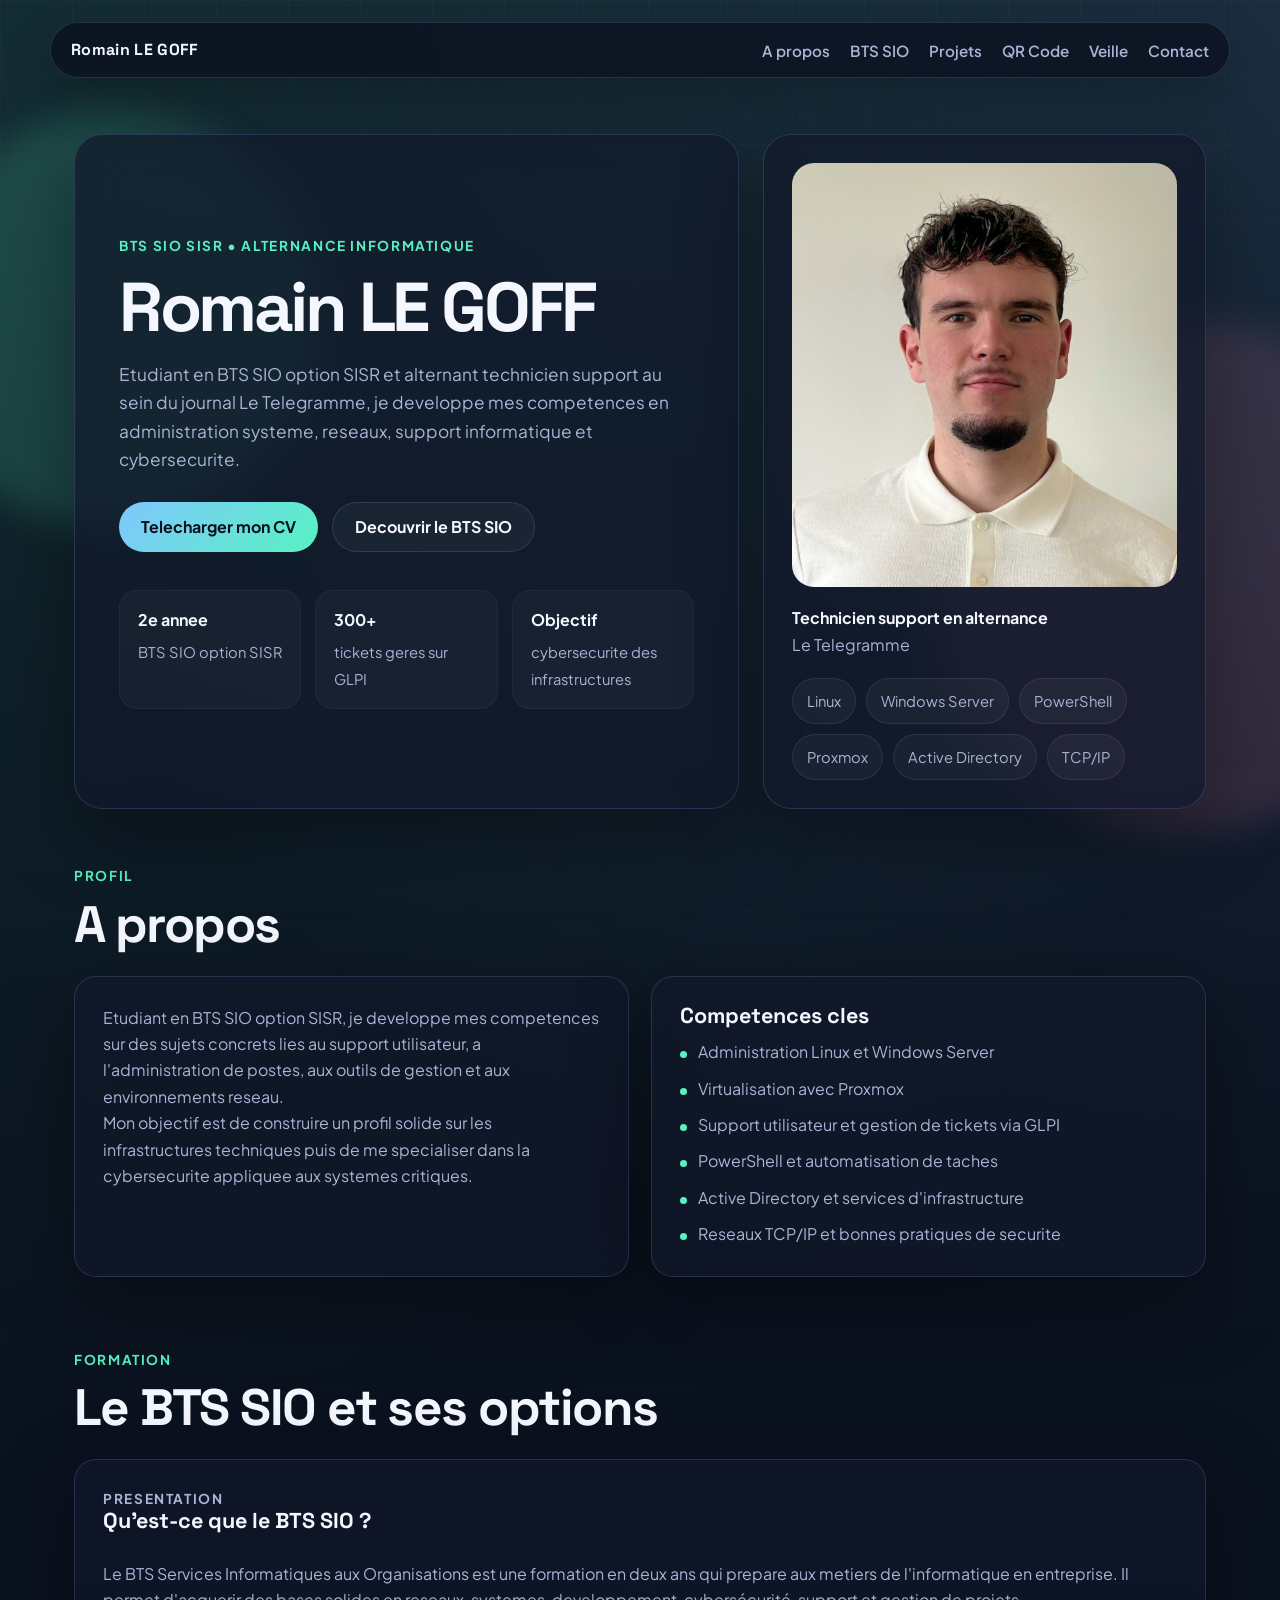
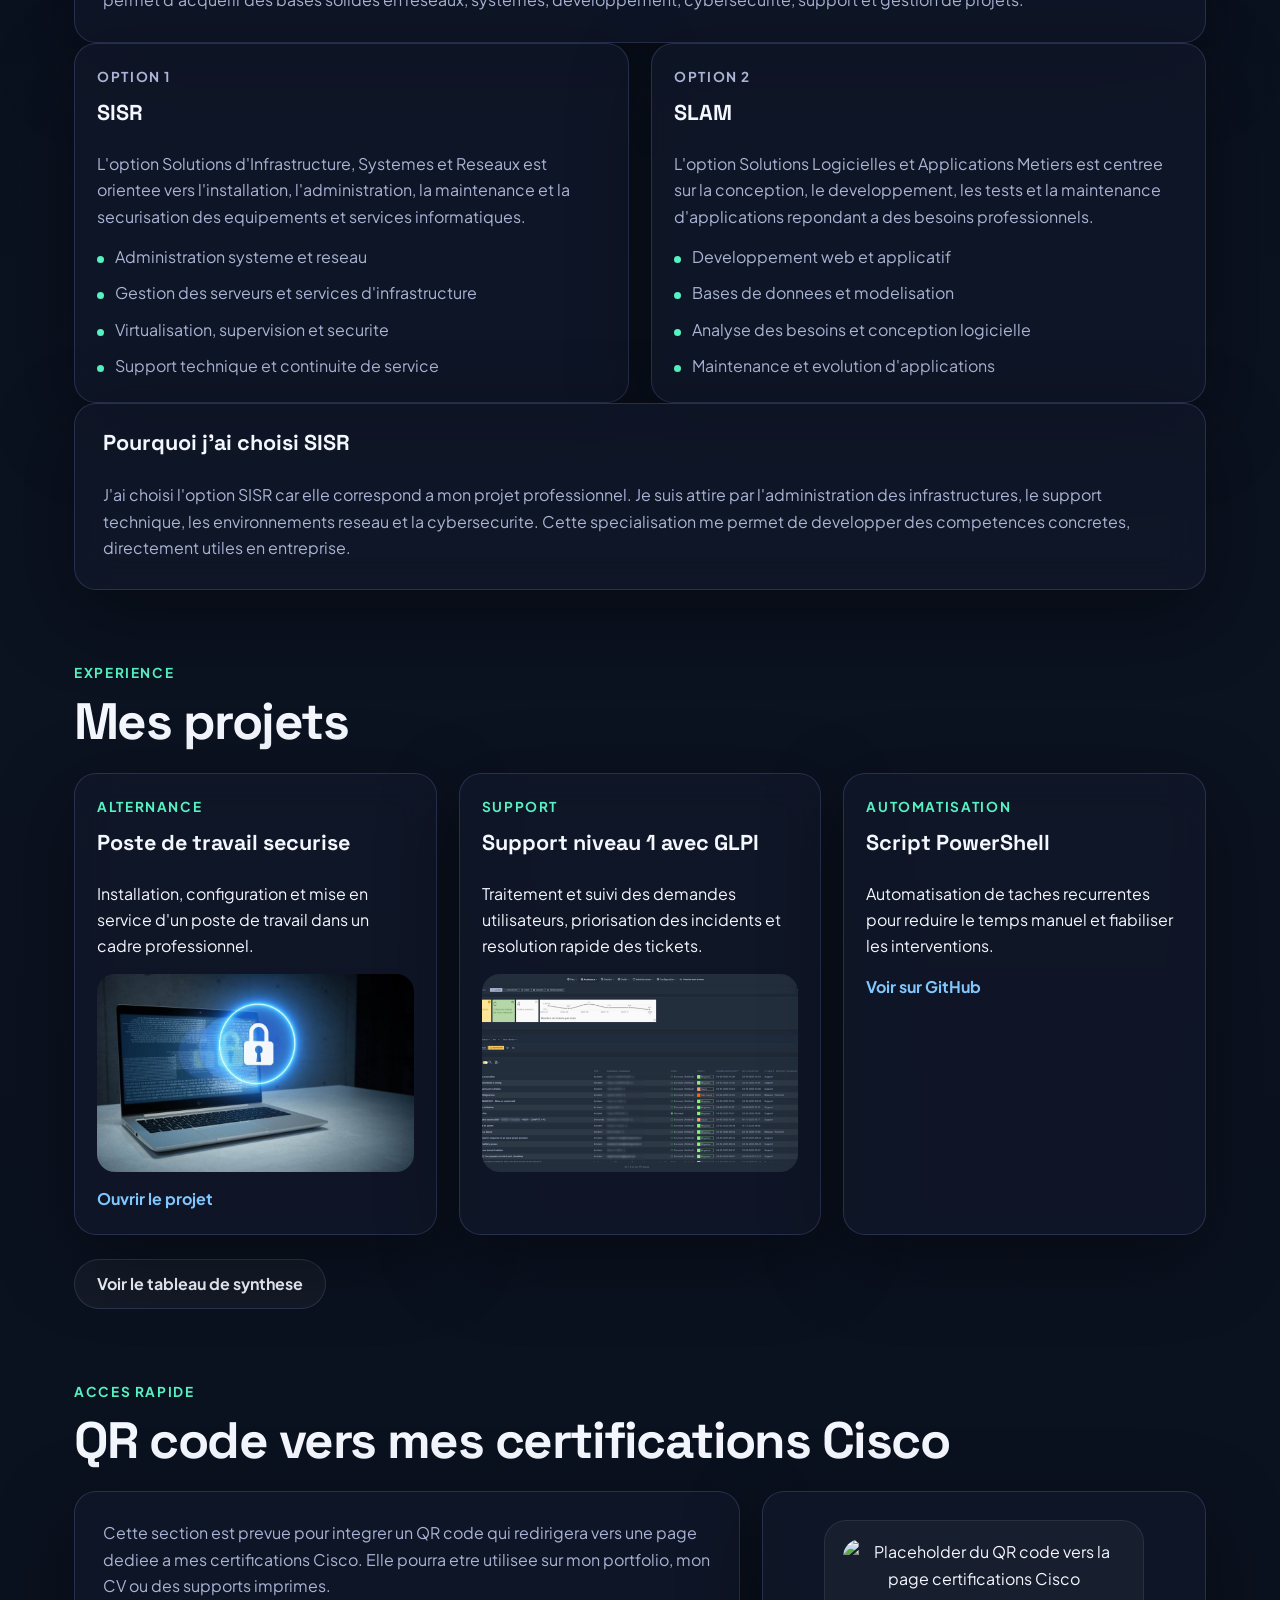
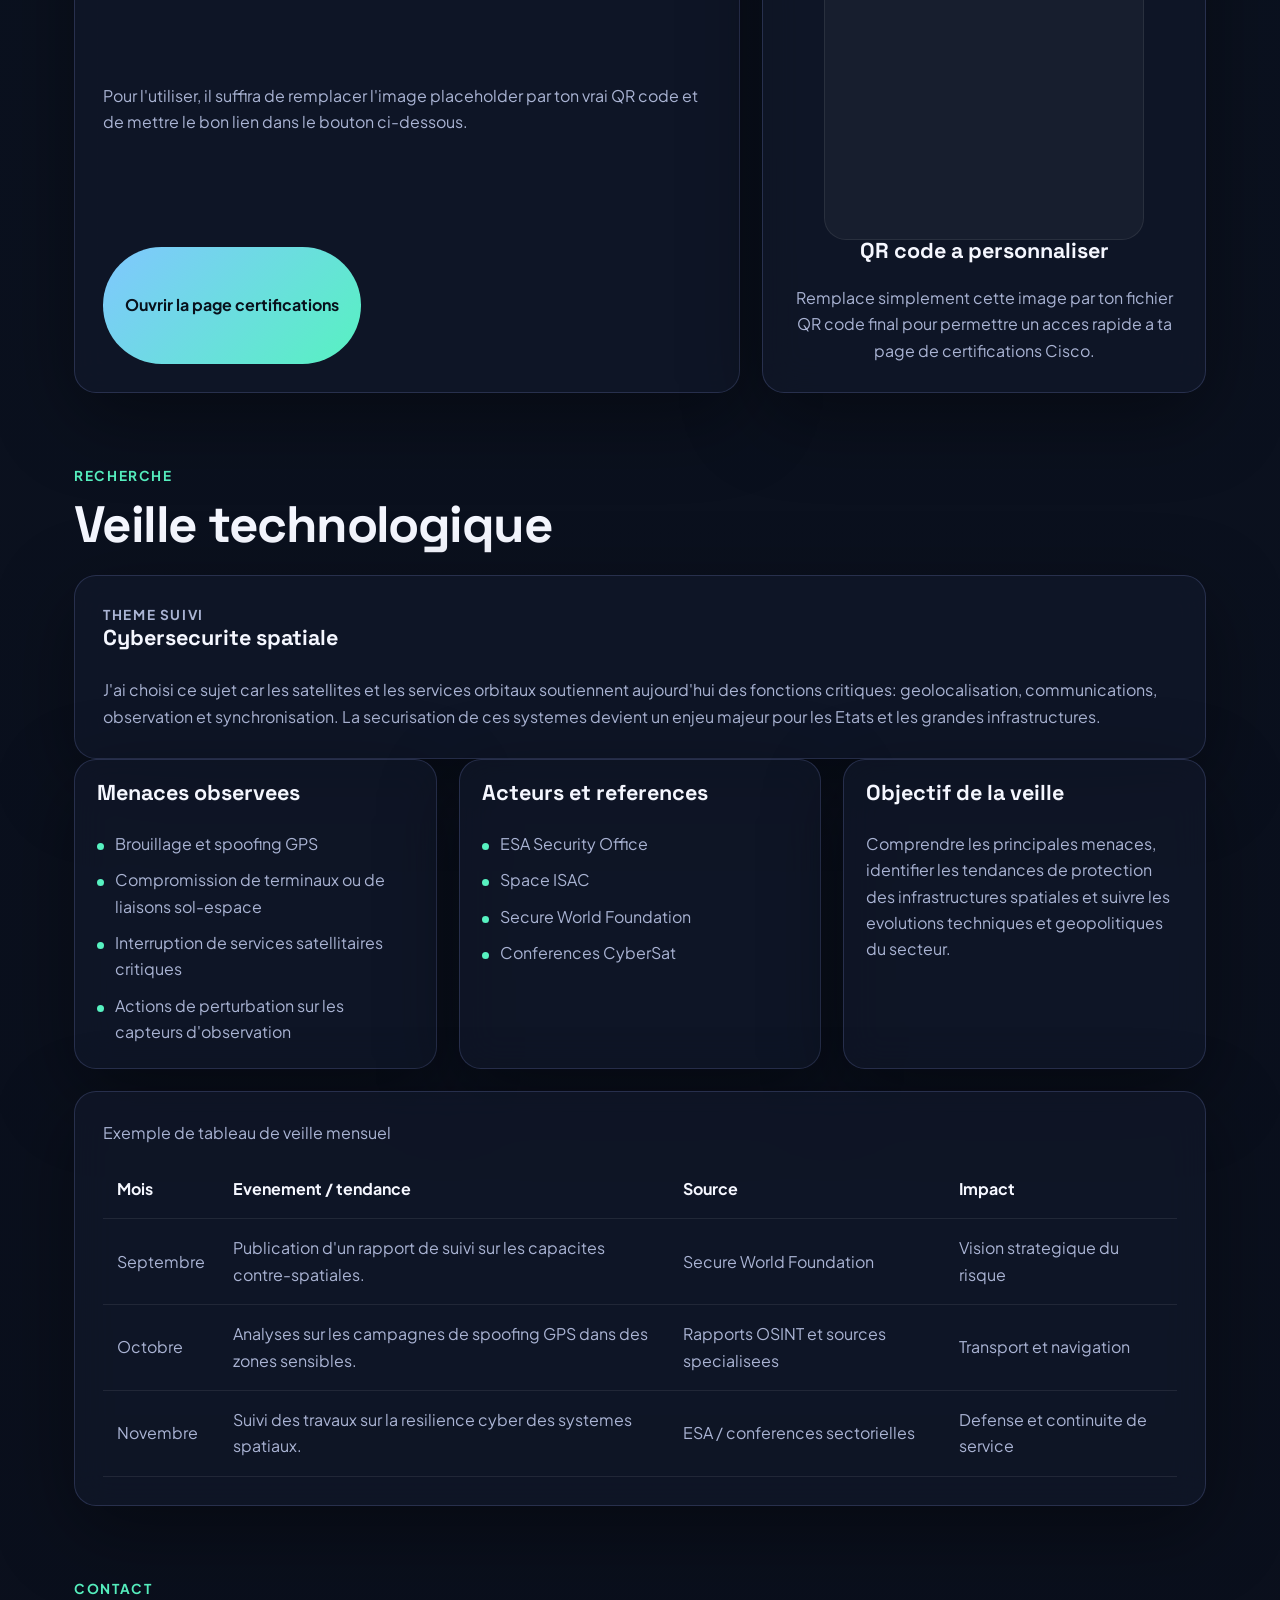
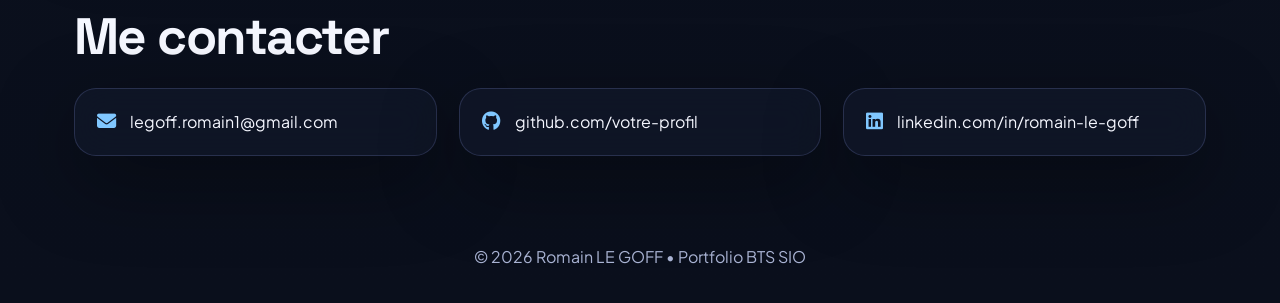
==== index.html @ 840d6441 "Add files via upload" ====
<!DOCTYPE html>
<html lang="fr">
<head>
  <meta charset="UTF-8">
  <meta name="viewport" content="width=device-width, initial-scale=1.0">
  <meta name="description" content="Portfolio de Romain LE GOFF, etudiant en BTS SIO option SISR et alternant technicien support.">
  <title>Portfolio | Romain LE GOFF</title>
  <link rel="preconnect" href="https://fonts.googleapis.com">
  <link rel="preconnect" href="https://fonts.gstatic.com" crossorigin>
  <link href="https://fonts.googleapis.com/css2?family=Plus+Jakarta+Sans:wght@400;500;600;700;800&family=Space+Grotesk:wght@500;700&display=swap" rel="stylesheet">
  <link href="https://cdnjs.cloudflare.com/ajax/libs/font-awesome/6.6.0/css/all.min.css" rel="stylesheet">
  <link rel="stylesheet" href="style.css">
</head>
<body>
  <div class="page-bg" aria-hidden="true">
    <div class="page-orb orb-a"></div>
    <div class="page-orb orb-b"></div>
    <div class="page-grid"></div>
  </div>

  <header class="site-header">
    <div class="container nav-shell">
      <a class="brand" href="#accueil">Romain LE GOFF</a>
      <nav class="site-nav" aria-label="Navigation principale">
        <a href="#apropos">A propos</a>
        <a href="#bts-sio">BTS SIO</a>
        <a href="#projets">Projets</a>
        <a href="#qr-certifications">QR Code</a>
        <a href="#veille">Veille</a>
        <a href="#contact">Contact</a>
      </nav>
    </div>
  </header>

  <main>
    <section id="accueil" class="hero">
      <div class="container hero-layout">
        <div class="hero-copy">
          <p class="eyebrow">BTS SIO SISR • Alternance informatique</p>
          <h1>Romain LE GOFF</h1>
          <p class="hero-text">
            Etudiant en BTS SIO option SISR et alternant technicien support au sein du journal Le Telegramme,
            je developpe mes competences en administration systeme, reseaux, support informatique et cybersecurite.
          </p>
          <div class="hero-actions">
            <a class="btn btn-primary" href="CV ROMAIN LE GOFF.pdf" download>Telecharger mon CV</a>
            <a class="btn btn-secondary" href="#bts-sio">Decouvrir le BTS SIO</a>
          </div>
          <ul class="hero-metrics" aria-label="Points cles">
            <li><strong>2e annee</strong><span>BTS SIO option SISR</span></li>
            <li><strong>300+</strong><span>tickets geres sur GLPI</span></li>
            <li><strong>Objectif</strong><span>cybersecurite des infrastructures</span></li>
          </ul>
        </div>

        <aside class="hero-card">
          <div class="avatar-wrap">
            <img src="photo de profil.jpg" alt="Portrait de Romain LE GOFF">
          </div>
          <div class="identity-card">
            <p class="identity-role">Technicien support en alternance</p>
            <p class="identity-company">Le Telegramme</p>
          </div>
          <div class="identity-tags">
            <span>Linux</span>
            <span>Windows Server</span>
            <span>PowerShell</span>
            <span>Proxmox</span>
            <span>Active Directory</span>
            <span>TCP/IP</span>
          </div>
        </aside>
      </div>
    </section>

    <section id="apropos" class="section">
      <div class="container">
        <div class="section-heading">
          <p class="section-label">Profil</p>
          <h2>A propos</h2>
        </div>
        <div class="about-grid">
          <article class="panel">
            <p>
              Etudiant en BTS SIO option SISR, je developpe mes competences sur des sujets concrets lies au support utilisateur,
              a l'administration de postes, aux outils de gestion et aux environnements reseau.
            </p>
            <p>
              Mon objectif est de construire un profil solide sur les infrastructures techniques puis de me specialiser
              dans la cybersecurite appliquee aux systemes critiques.
            </p>
          </article>

          <article class="panel">
            <h3>Competences cles</h3>
            <ul class="skill-list">
              <li>Administration Linux et Windows Server</li>
              <li>Virtualisation avec Proxmox</li>
              <li>Support utilisateur et gestion de tickets via GLPI</li>
              <li>PowerShell et automatisation de taches</li>
              <li>Active Directory et services d'infrastructure</li>
              <li>Reseaux TCP/IP et bonnes pratiques de securite</li>
            </ul>
          </article>
        </div>
      </div>
    </section>

    <section id="bts-sio" class="section">
      <div class="container">
        <div class="section-heading">
          <p class="section-label">Formation</p>
          <h2>Le BTS SIO et ses options</h2>
        </div>

        <article class="panel bts-overview">
          <div>
            <p class="feature-label">Presentation</p>
            <h3>Qu'est-ce que le BTS SIO ?</h3>
          </div>
          <p>
            Le BTS Services Informatiques aux Organisations est une formation en deux ans qui prepare aux metiers
            de l'informatique en entreprise. Il permet d'acquerir des bases solides en reseaux, systemes, developpement,
            cybersécurité, support et gestion de projets.
          </p>
        </article>

        <div class="bts-grid">
          <article class="info-card option-card">
            <p class="card-kicker">Option 1</p>
            <h3>SISR</h3>
            <p>
              L'option Solutions d'Infrastructure, Systemes et Reseaux est orientee vers l'installation,
              l'administration, la maintenance et la securisation des equipements et services informatiques.
            </p>
            <ul class="skill-list">
              <li>Administration systeme et reseau</li>
              <li>Gestion des serveurs et services d'infrastructure</li>
              <li>Virtualisation, supervision et securite</li>
              <li>Support technique et continuite de service</li>
            </ul>
          </article>

          <article class="info-card option-card">
            <p class="card-kicker">Option 2</p>
            <h3>SLAM</h3>
            <p>
              L'option Solutions Logicielles et Applications Metiers est centree sur la conception,
              le developpement, les tests et la maintenance d'applications repondant a des besoins professionnels.
            </p>
            <ul class="skill-list">
              <li>Developpement web et applicatif</li>
              <li>Bases de donnees et modelisation</li>
              <li>Analyse des besoins et conception logicielle</li>
              <li>Maintenance et evolution d'applications</li>
            </ul>
          </article>
        </div>

        <article class="panel bts-choice">
          <h3>Pourquoi j'ai choisi SISR</h3>
          <p>
            J'ai choisi l'option SISR car elle correspond a mon projet professionnel. Je suis attire par
            l'administration des infrastructures, le support technique, les environnements reseau et la cybersecurite.
            Cette specialisation me permet de developper des competences concretes, directement utiles en entreprise.
          </p>
        </article>
      </div>
    </section>

    <section id="projets" class="section">
      <div class="container">
        <div class="section-heading">
          <p class="section-label">Experience</p>
          <h2>Mes projets</h2>
        </div>
        <div class="card-grid">
          <article class="project-card">
            <div class="card-kicker">Alternance</div>
            <h3>Poste de travail securise</h3>
            <p>Installation, configuration et mise en service d'un poste de travail dans un cadre professionnel.</p>
            <img src="Poste securise.jpg" alt="Illustration d'un poste de travail securise">
            <a class="text-link" href="Projet Portfolio.pdf" download>Ouvrir le projet</a>
          </article>

          <article class="project-card">
            <div class="card-kicker">Support</div>
            <h3>Support niveau 1 avec GLPI</h3>
            <p>Traitement et suivi des demandes utilisateurs, priorisation des incidents et resolution rapide des tickets.</p>
            <img src="GLPI.png" alt="Capture ou illustration de GLPI">
          </article>

          <article class="project-card">
            <div class="card-kicker">Automatisation</div>
            <h3>Script PowerShell</h3>
            <p>Automatisation de taches recurrentes pour reduire le temps manuel et fiabiliser les interventions.</p>
            <a class="text-link" href="https://github.com/votre-profil/script-powershell" target="_blank" rel="noreferrer">Voir sur GitHub</a>
          </article>
        </div>

        <div class="section-actions">
          <a class="btn btn-secondary" href="Tableau de synthèse Portfolio.pdf" download>Voir le tableau de synthese</a>
        </div>
      </div>
    </section>

    <section id="qr-certifications" class="section">
      <div class="container">
        <div class="section-heading">
          <p class="section-label">Acces rapide</p>
          <h2>QR code vers mes certifications Cisco</h2>
        </div>

        <div class="qr-section-grid">
          <article class="panel qr-copy-panel">
            <p>
              Cette section est prevue pour integrer un QR code qui redirigera vers une page dediee a mes
              certifications Cisco. Elle pourra etre utilisee sur mon portfolio, mon CV ou des supports imprimes.
            </p>
            <p>
              Pour l'utiliser, il suffira de remplacer l'image placeholder par ton vrai QR code et de mettre
              le bon lien dans le bouton ci-dessous.
            </p>
            <div class="hero-actions">
              <a class="btn btn-primary" href="certifications-cisco.html">
                Ouvrir la page certifications
              </a>
            </div>
          </article>

          <article class="panel qr-card">
            <div class="qr-placeholder">
              <img src="https://via.placeholder.com/320x320.png?text=QR+Code+Cisco" alt="Placeholder du QR code vers la page certifications Cisco">
            </div>
            <div class="qr-card-copy">
              <h3>QR code a personnaliser</h3>
              <p>
                Remplace simplement cette image par ton fichier QR code final pour permettre un acces rapide
                a ta page de certifications Cisco.
              </p>
            </div>
          </article>
        </div>
      </div>
    </section>

    <section id="veille" class="section">
      <div class="container">
        <div class="section-heading">
          <p class="section-label">Recherche</p>
          <h2>Veille technologique</h2>
        </div>

        <article class="panel feature-panel">
          <div>
            <p class="feature-label">Theme suivi</p>
            <h3>Cybersecurite spatiale</h3>
          </div>
          <p>
            J'ai choisi ce sujet car les satellites et les services orbitaux soutiennent aujourd'hui des fonctions critiques:
            geolocalisation, communications, observation et synchronisation. La securisation de ces systemes devient un enjeu
            majeur pour les Etats et les grandes infrastructures.
          </p>
        </article>

        <div class="card-grid info-grid">
          <article class="info-card">
            <h3>Menaces observees</h3>
            <ul class="skill-list">
              <li>Brouillage et spoofing GPS</li>
              <li>Compromission de terminaux ou de liaisons sol-espace</li>
              <li>Interruption de services satellitaires critiques</li>
              <li>Actions de perturbation sur les capteurs d'observation</li>
            </ul>
          </article>

          <article class="info-card">
            <h3>Acteurs et references</h3>
            <ul class="skill-list">
              <li>ESA Security Office</li>
              <li>Space ISAC</li>
              <li>Secure World Foundation</li>
              <li>Conferences CyberSat</li>
            </ul>
          </article>

          <article class="info-card">
            <h3>Objectif de la veille</h3>
            <p>
              Comprendre les principales menaces, identifier les tendances de protection des infrastructures spatiales
              et suivre les evolutions techniques et geopolitiques du secteur.
            </p>
          </article>
        </div>

        <div class="table-shell">
          <table>
            <caption>Exemple de tableau de veille mensuel</caption>
            <thead>
              <tr>
                <th>Mois</th>
                <th>Evenement / tendance</th>
                <th>Source</th>
                <th>Impact</th>
              </tr>
            </thead>
            <tbody>
              <tr>
                <td>Septembre</td>
                <td>Publication d'un rapport de suivi sur les capacites contre-spatiales.</td>
                <td>Secure World Foundation</td>
                <td>Vision strategique du risque</td>
              </tr>
              <tr>
                <td>Octobre</td>
                <td>Analyses sur les campagnes de spoofing GPS dans des zones sensibles.</td>
                <td>Rapports OSINT et sources specialisees</td>
                <td>Transport et navigation</td>
              </tr>
              <tr>
                <td>Novembre</td>
                <td>Suivi des travaux sur la resilience cyber des systemes spatiaux.</td>
                <td>ESA / conferences sectorielles</td>
                <td>Defense et continuite de service</td>
              </tr>
            </tbody>
          </table>
        </div>
      </div>
    </section>

    <section id="contact" class="section">
      <div class="container">
        <div class="section-heading">
          <p class="section-label">Contact</p>
          <h2>Me contacter</h2>
        </div>
        <div class="contact-grid">
          <a class="contact-card" href="mailto:legoff.romain1@gmail.com">
            <i class="fas fa-envelope" aria-hidden="true"></i>
            <span>legoff.romain1@gmail.com</span>
          </a>
          <a class="contact-card" href="https://github.com/votre-profil" target="_blank" rel="noreferrer">
            <i class="fab fa-github" aria-hidden="true"></i>
            <span>github.com/votre-profil</span>
          </a>
          <a class="contact-card" href="https://www.linkedin.com/in/romain-le-goff" target="_blank" rel="noreferrer">
            <i class="fab fa-linkedin" aria-hidden="true"></i>
            <span>linkedin.com/in/romain-le-goff</span>
          </a>
        </div>
      </div>
    </section>
  </main>

  <footer class="site-footer">
    <div class="container">
      <p>© 2026 Romain LE GOFF • Portfolio BTS SIO</p>
    </div>
  </footer>

  <script>
    document.querySelectorAll('a[href^="#"]').forEach((anchor) => {
      anchor.addEventListener("click", (event) => {
        const targetId = anchor.getAttribute("href");
        const target = document.querySelector(targetId);

        if (!target) {
          return;
        }

        event.preventDefault();
        target.scrollIntoView({ behavior: "smooth", block: "start" });
      });
    });
  </script>
</body>
</html>
---- style.css ----
:root {
  --bg: #0a0f1c;
  --bg-soft: #11182a;
  --panel: rgba(17, 24, 42, 0.72);
  --line: rgba(153, 172, 255, 0.18);
  --text: #f5f7ff;
  --muted: #aab4d4;
  --accent: #80c7ff;
  --accent-strong: #57f2c1;
  --accent-warm: #ff8ab3;
  --shadow: 0 24px 80px rgba(0, 0, 0, 0.38);
  --radius-xl: 28px;
  --radius-lg: 22px;
  --radius-md: 18px;
  --radius-sm: 14px;
  --container: 1180px;
}

* {
  box-sizing: border-box;
  margin: 0;
  padding: 0;
}

html {
  scroll-behavior: smooth;
  scroll-padding-top: 120px;
}

body {
  min-height: 100vh;
  background:
    radial-gradient(circle at top left, rgba(87, 242, 193, 0.12), transparent 28%),
    radial-gradient(circle at top right, rgba(128, 199, 255, 0.14), transparent 26%),
    linear-gradient(180deg, #09101d 0%, #0b1220 45%, #0a0f1c 100%);
  color: var(--text);
  font-family: "Plus Jakarta Sans", sans-serif;
  line-height: 1.65;
  overflow-x: hidden;
}

main {
  padding-bottom: 40px;
}

img {
  display: block;
  max-width: 100%;
}

a {
  color: inherit;
}

.page-bg {
  position: fixed;
  inset: 0;
  overflow: hidden;
  pointer-events: none;
  z-index: -1;
}

.page-orb {
  position: absolute;
  border-radius: 999px;
  filter: blur(18px);
}

.orb-a {
  width: 26rem;
  height: 26rem;
  top: 7rem;
  left: -6rem;
  background: rgba(87, 242, 193, 0.16);
  animation: driftA 14s ease-in-out infinite alternate;
}

.orb-b {
  width: 32rem;
  height: 32rem;
  top: 20rem;
  right: -10rem;
  background: rgba(255, 138, 179, 0.14);
  animation: driftB 18s ease-in-out infinite alternate;
}

.page-grid {
  position: absolute;
  inset: 0;
  background-image:
    linear-gradient(rgba(255, 255, 255, 0.03) 1px, transparent 1px),
    linear-gradient(90deg, rgba(255, 255, 255, 0.03) 1px, transparent 1px);
  background-size: 72px 72px;
  mask-image: linear-gradient(180deg, rgba(0, 0, 0, 0.6), transparent 90%);
}

.container {
  max-width: var(--container);
  margin: 0 auto;
  padding: 0 24px;
}

.site-header {
  position: sticky;
  top: 0;
  z-index: 10;
  padding: 22px 0 0;
}

.nav-shell {
  display: flex;
  align-items: center;
  justify-content: space-between;
  gap: 20px;
  padding: 14px 20px;
  border: 1px solid var(--line);
  border-radius: 999px;
  background: rgba(10, 15, 28, 0.72);
  backdrop-filter: blur(18px);
  box-shadow: 0 16px 50px rgba(0, 0, 0, 0.24);
}

.brand {
  font-family: "Space Grotesk", sans-serif;
  font-size: 1rem;
  font-weight: 700;
  letter-spacing: 0.02em;
  text-decoration: none;
}

.site-nav {
  display: flex;
  flex-wrap: wrap;
  gap: 20px;
}

.site-nav a {
  color: var(--muted);
  font-size: 0.95rem;
  font-weight: 600;
  text-decoration: none;
  transition: color 0.25s ease;
}

.site-nav a:hover,
.site-nav a:focus-visible {
  color: var(--text);
}

.hero {
  padding: 56px 0 20px;
}

.hero-layout {
  display: grid;
  grid-template-columns: minmax(0, 1.2fr) minmax(320px, 0.8fr);
  align-items: stretch;
  gap: 24px;
}

.hero-copy,
.hero-card,
.panel,
.project-card,
.info-card,
.table-shell,
.contact-card {
  background: var(--panel);
  border: 1px solid var(--line);
  box-shadow: var(--shadow);
  backdrop-filter: blur(18px);
}

.hero-copy {
  display: flex;
  flex-direction: column;
  justify-content: center;
  min-height: 560px;
  padding: 44px;
  border-radius: var(--radius-xl);
}

.hero-card {
  display: flex;
  flex-direction: column;
  justify-content: space-between;
  min-height: 560px;
  padding: 28px;
  border-radius: var(--radius-xl);
}

.eyebrow,
.section-label,
.feature-label,
.card-kicker {
  color: var(--accent-strong);
  font-size: 0.85rem;
  font-weight: 700;
  letter-spacing: 0.12em;
  text-transform: uppercase;
}

h1,
h2,
h3 {
  color: var(--text);
  font-family: "Space Grotesk", sans-serif;
  line-height: 1.05;
}

h1 {
  font-size: clamp(3.1rem, 5.4vw, 5rem);
  letter-spacing: -0.05em;
  margin: 14px 0 16px;
  max-width: 12ch;
}

h2 {
  font-size: clamp(2rem, 4vw, 3.4rem);
  letter-spacing: -0.03em;
}

h3 {
  font-size: 1.35rem;
  margin-bottom: 12px;
}

.hero-text,
.panel p,
.info-card p,
td,
th,
caption {
  color: var(--muted);
}

.hero-text {
  max-width: 38rem;
  font-size: 1.08rem;
}

.hero-actions {
  display: flex;
  flex-wrap: wrap;
  gap: 14px;
  margin-top: 28px;
}

.btn {
  display: inline-flex;
  align-items: center;
  justify-content: center;
  min-height: 50px;
  padding: 0 22px;
  border-radius: 999px;
  font-weight: 700;
  text-decoration: none;
  transition: transform 0.25s ease, border-color 0.25s ease, background 0.25s ease;
}

.btn:hover,
.btn:focus-visible,
.text-link:hover,
.text-link:focus-visible,
.contact-card:hover,
.contact-card:focus-visible,
.project-card:hover,
.info-card:hover {
  transform: translateY(-3px);
}

.btn-primary {
  color: #08111c;
  background: linear-gradient(135deg, var(--accent) 0%, var(--accent-strong) 100%);
}

.btn-secondary {
  border: 1px solid var(--line);
  background: rgba(255, 255, 255, 0.04);
}

.hero-metrics {
  display: grid;
  grid-template-columns: repeat(3, minmax(0, 1fr));
  gap: 14px;
  margin-top: 38px;
  list-style: none;
}

.hero-metrics li {
  padding: 16px 18px;
  border-radius: var(--radius-md);
  background: rgba(255, 255, 255, 0.03);
  border: 1px solid rgba(255, 255, 255, 0.04);
}

.hero-metrics strong {
  display: block;
  margin-bottom: 6px;
  font-size: 1rem;
}

.hero-metrics span {
  color: var(--muted);
  font-size: 0.92rem;
}

.avatar-wrap {
  overflow: hidden;
  border-radius: var(--radius-lg);
  aspect-ratio: 4 / 4.4;
  background: rgba(255, 255, 255, 0.04);
}

.avatar-wrap img {
  width: 100%;
  height: 100%;
  object-fit: cover;
}

.identity-card {
  margin-top: 18px;
}

.identity-role {
  font-weight: 700;
}

.identity-company {
  color: var(--muted);
}

.identity-tags {
  display: flex;
  flex-wrap: wrap;
  gap: 10px;
  margin-top: 20px;
}

.identity-tags span {
  padding: 10px 14px;
  border-radius: 999px;
  border: 1px solid rgba(255, 255, 255, 0.08);
  background: rgba(255, 255, 255, 0.04);
  color: var(--muted);
  font-size: 0.92rem;
}

.section {
  padding: 36px 0;
}

.section-heading {
  display: grid;
  gap: 10px;
  margin-bottom: 24px;
}

.about-grid,
.bts-grid,
.card-grid,
.contact-grid,
.qr-section-grid {
  display: grid;
  gap: 22px;
}

.about-grid,
.bts-grid {
  grid-template-columns: repeat(2, minmax(0, 1fr));
}

.card-grid {
  grid-template-columns: repeat(3, minmax(0, 1fr));
}

.panel,
.project-card,
.info-card,
.table-shell {
  border-radius: var(--radius-lg);
}

.panel,
.table-shell {
  padding: 28px;
}

.project-card,
.info-card {
  display: flex;
  flex-direction: column;
  gap: 14px;
  padding: 22px;
}

.project-card img,
.info-card img {
  width: 100%;
  border-radius: var(--radius-md);
  object-fit: cover;
}

.project-card img {
  aspect-ratio: 16 / 10;
}

.text-link {
  color: var(--accent);
  font-weight: 700;
  text-decoration: none;
  transition: color 0.25s ease, transform 0.25s ease;
}

.text-link:hover,
.text-link:focus-visible {
  color: var(--accent-strong);
}

.skill-list {
  display: grid;
  gap: 10px;
  list-style: none;
}

.skill-list li {
  position: relative;
  padding-left: 18px;
  color: var(--muted);
}

.skill-list li::before {
  content: "";
  position: absolute;
  top: 0.75em;
  left: 0;
  width: 7px;
  height: 7px;
  border-radius: 999px;
  background: var(--accent-strong);
}

.feature-panel,
.bts-overview,
.bts-choice {
  display: grid;
  gap: 16px;
}

.section-actions {
  margin-top: 24px;
}

.table-shell {
  overflow-x: auto;
  margin-top: 22px;
}

table {
  width: 100%;
  border-collapse: collapse;
}

caption {
  margin-bottom: 14px;
  text-align: left;
}

th,
td {
  padding: 16px 14px;
  text-align: left;
  border-bottom: 1px solid rgba(255, 255, 255, 0.08);
}

th {
  color: var(--text);
}

.contact-grid {
  grid-template-columns: repeat(3, minmax(0, 1fr));
}

.qr-section-grid {
  grid-template-columns: minmax(0, 1.2fr) minmax(280px, 0.8fr);
}

.qr-copy-panel {
  display: grid;
  gap: 16px;
}

.qr-card {
  align-items: center;
  text-align: center;
}

.qr-placeholder {
  width: min(100%, 320px);
  margin: 0 auto;
  padding: 18px;
  border-radius: var(--radius-lg);
  background: rgba(255, 255, 255, 0.04);
  border: 1px solid rgba(255, 255, 255, 0.08);
}

.qr-placeholder img {
  width: 100%;
  border-radius: var(--radius-md);
  aspect-ratio: 1 / 1;
  object-fit: cover;
}

.qr-card-copy {
  display: grid;
  gap: 10px;
}

.contact-card {
  display: flex;
  align-items: center;
  gap: 14px;
  padding: 20px 22px;
  border-radius: var(--radius-lg);
  color: var(--text);
  text-decoration: none;
  transition: transform 0.25s ease, border-color 0.25s ease;
}

.contact-card i {
  color: var(--accent);
  font-size: 1.2rem;
}

.site-footer {
  padding: 0 0 32px;
}

.site-footer .container {
  padding-top: 12px;
  text-align: center;
  color: var(--muted);
}

@keyframes driftA {
  from {
    transform: translate3d(0, 0, 0) scale(1);
  }

  to {
    transform: translate3d(36px, -24px, 0) scale(1.04);
  }
}

@keyframes driftB {
  from {
    transform: translate3d(0, 0, 0) scale(1);
  }

  to {
    transform: translate3d(-24px, 28px, 0) scale(1.06);
  }
}

@media (max-width: 1080px) {
  .hero-layout,
  .about-grid,
  .bts-grid,
  .card-grid,
  .contact-grid,
  .qr-section-grid {
    grid-template-columns: 1fr;
  }

  .hero-copy,
  .hero-card {
    min-height: auto;
  }

  .hero-metrics {
    grid-template-columns: 1fr;
  }
}

@media (max-width: 720px) {
  .site-header {
    position: static;
    padding-top: 18px;
  }

  .nav-shell {
    border-radius: 24px;
    align-items: flex-start;
    flex-direction: column;
  }

  .site-nav {
    gap: 14px;
  }

  .hero {
    padding-top: 28px;
  }

  .hero-copy,
  .hero-card,
  .panel,
  .project-card,
  .info-card,
  .table-shell,
  .contact-card {
    padding: 20px;
  }

  h1 {
    font-size: clamp(2.4rem, 12vw, 3.3rem);
  }
}
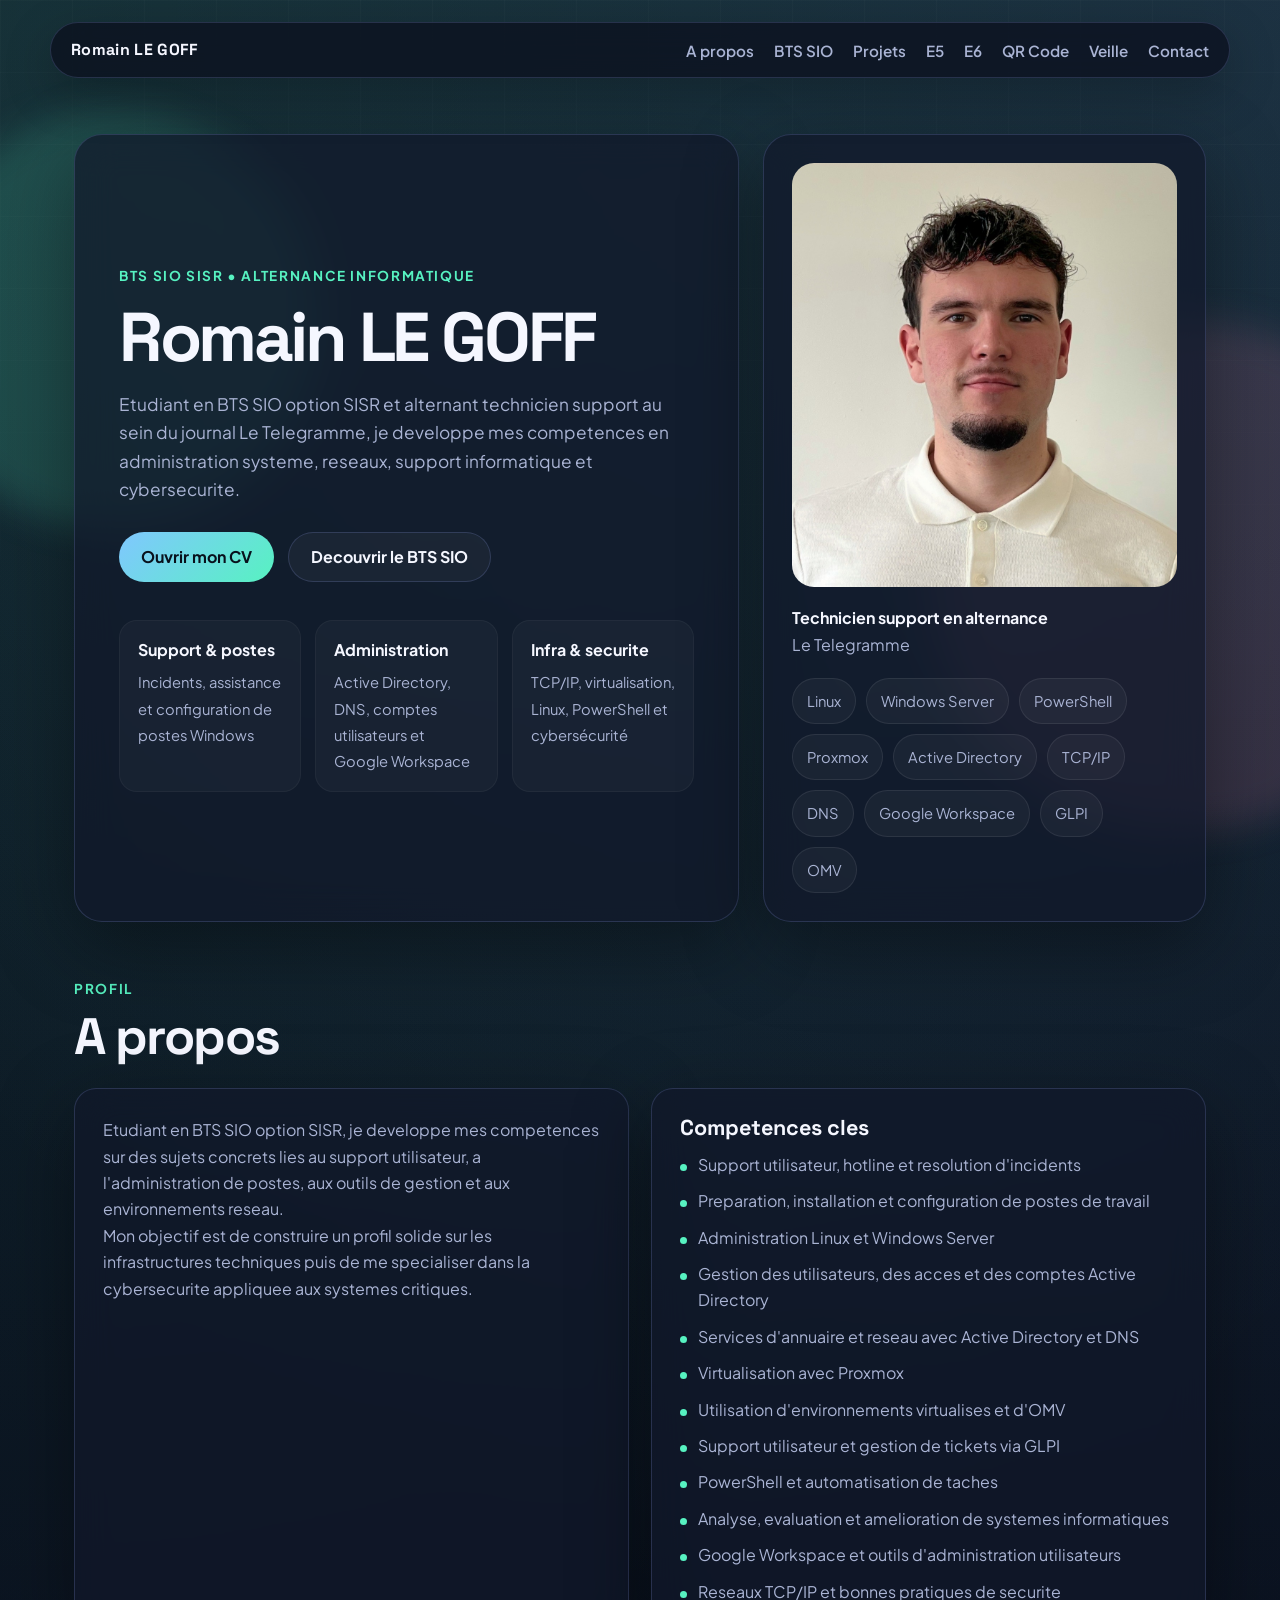
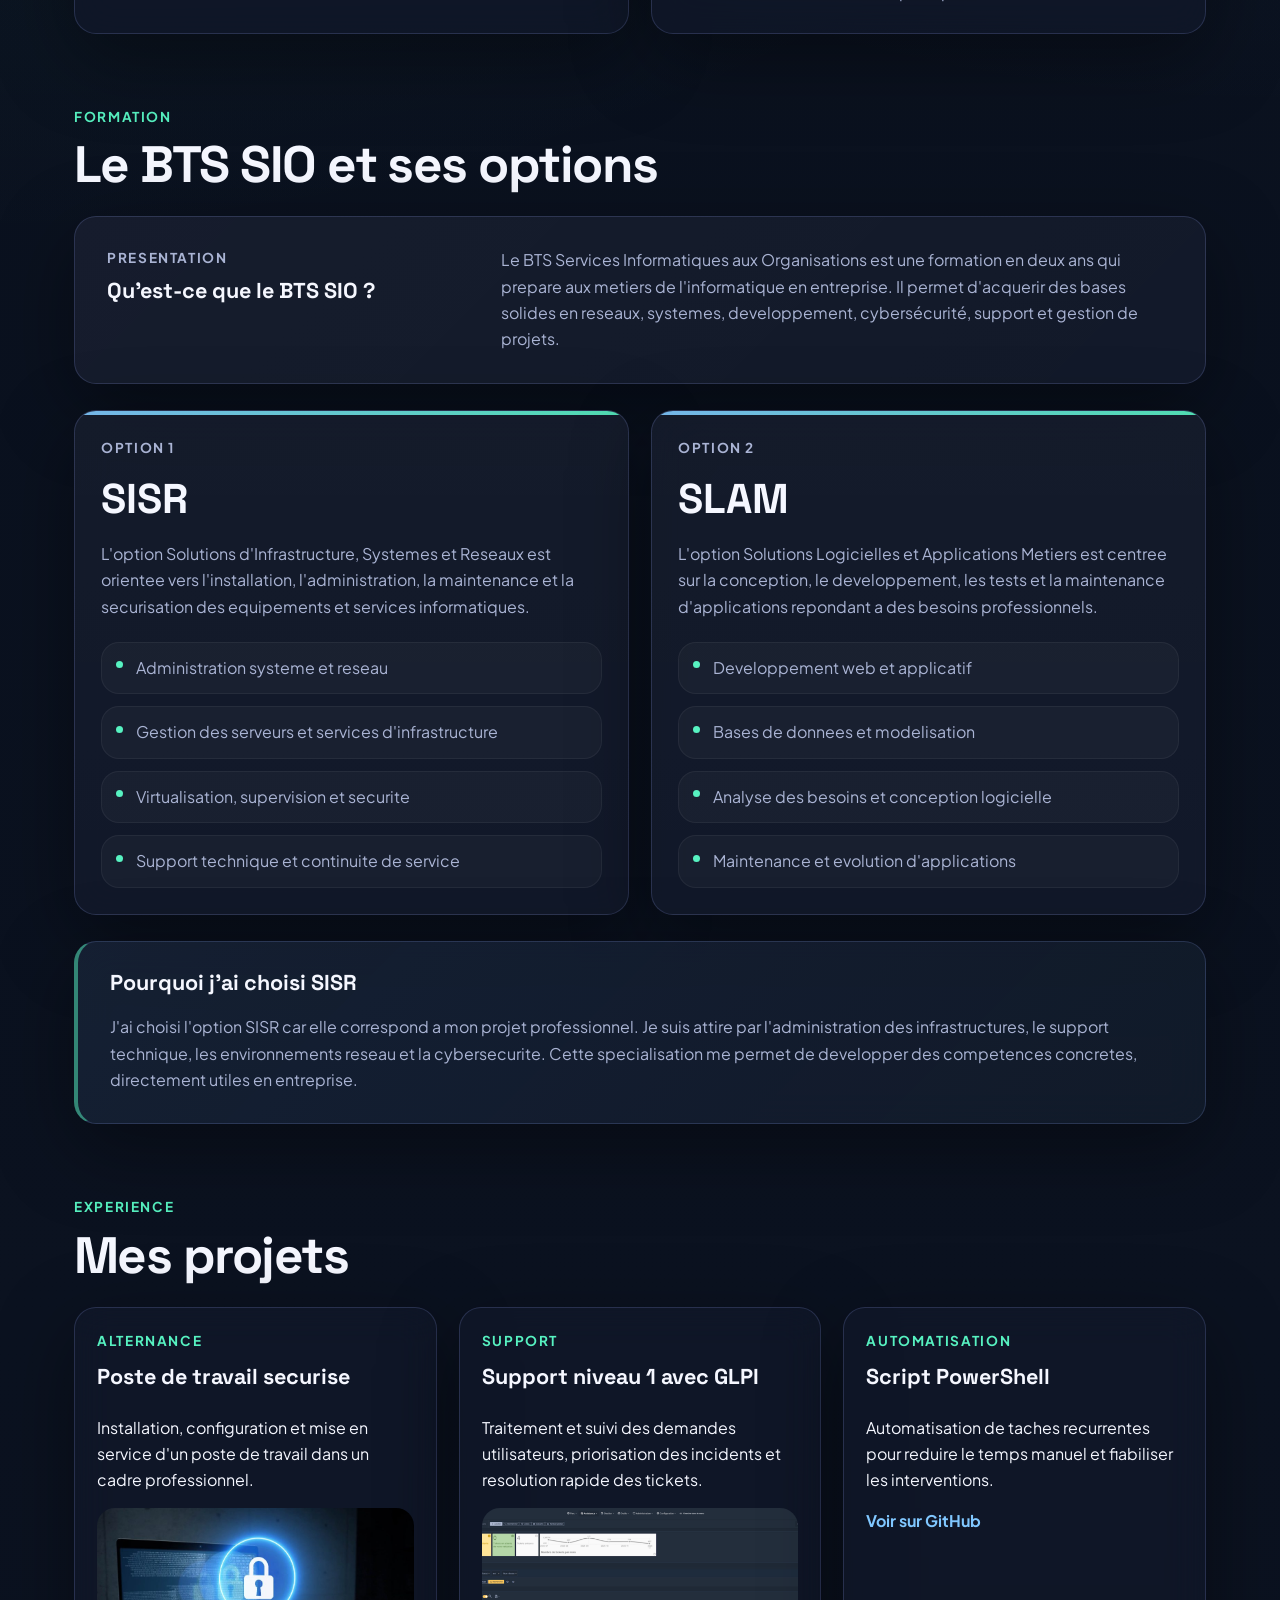
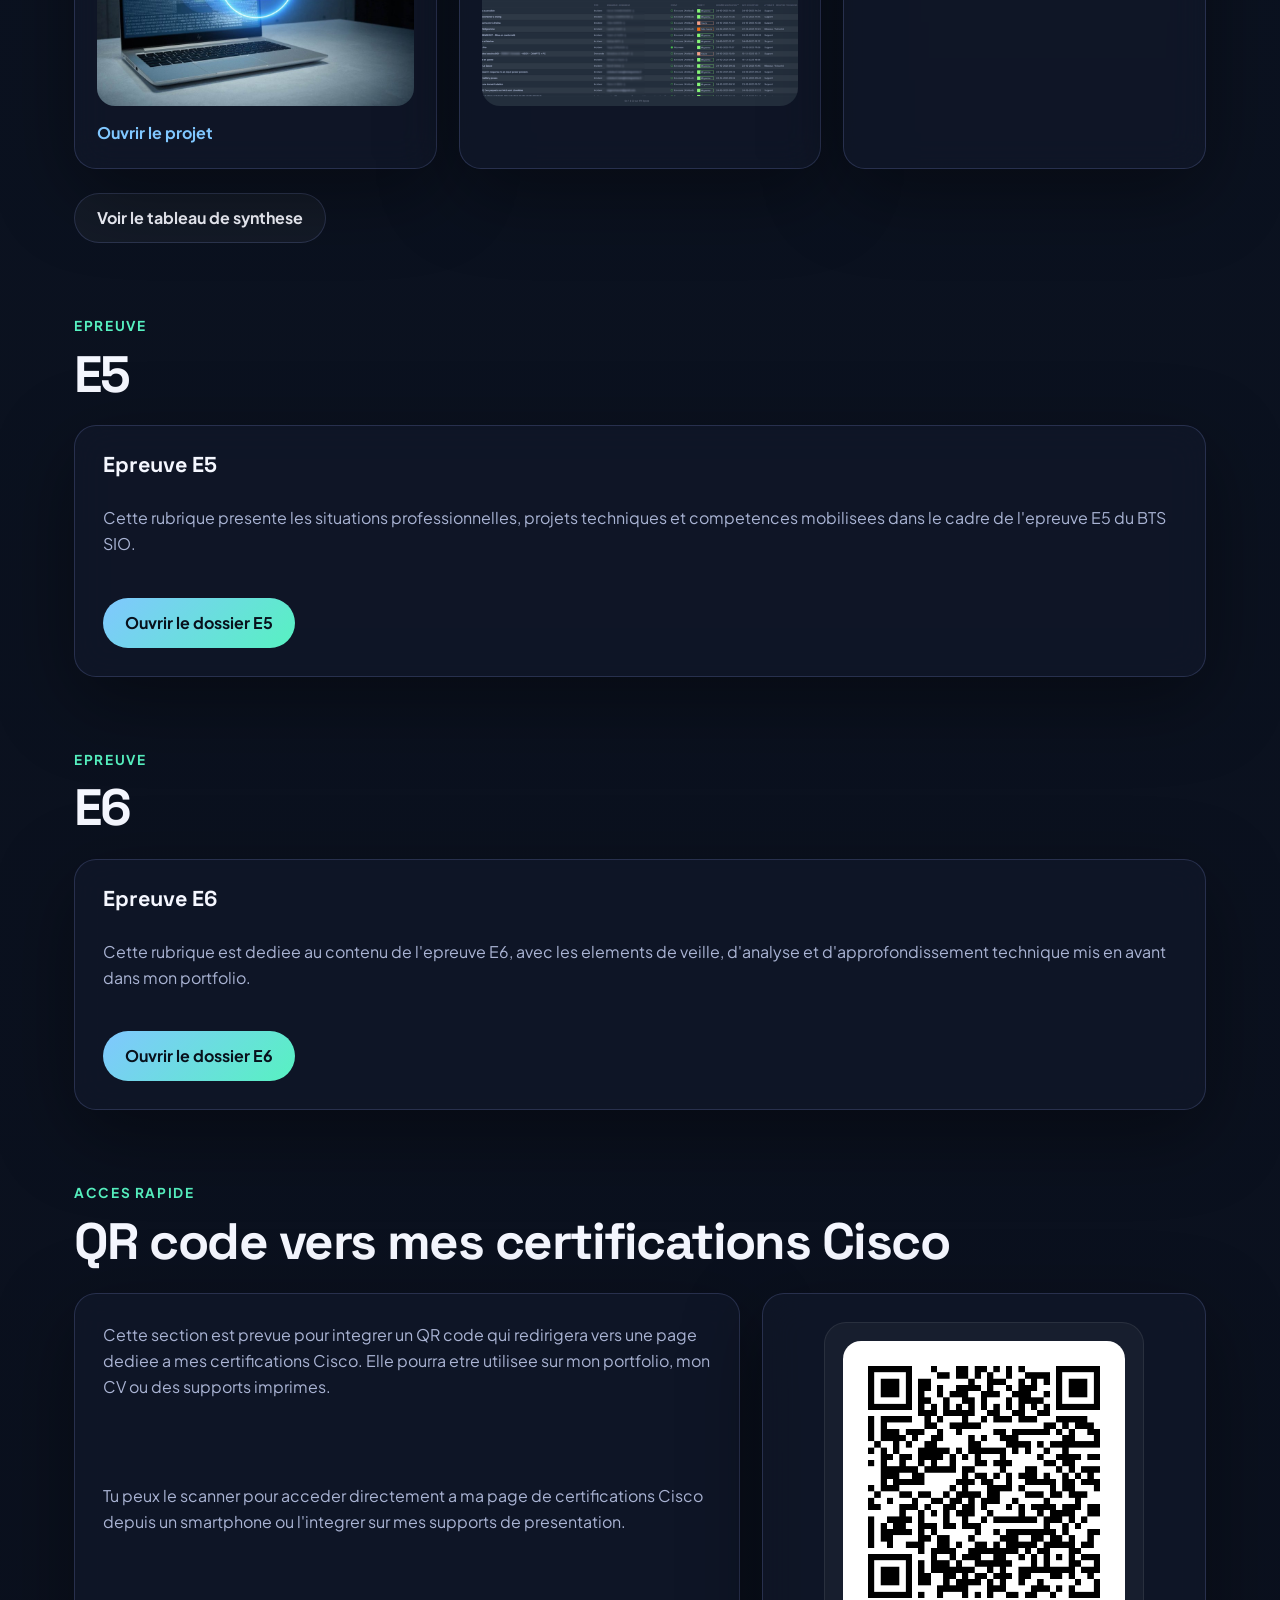
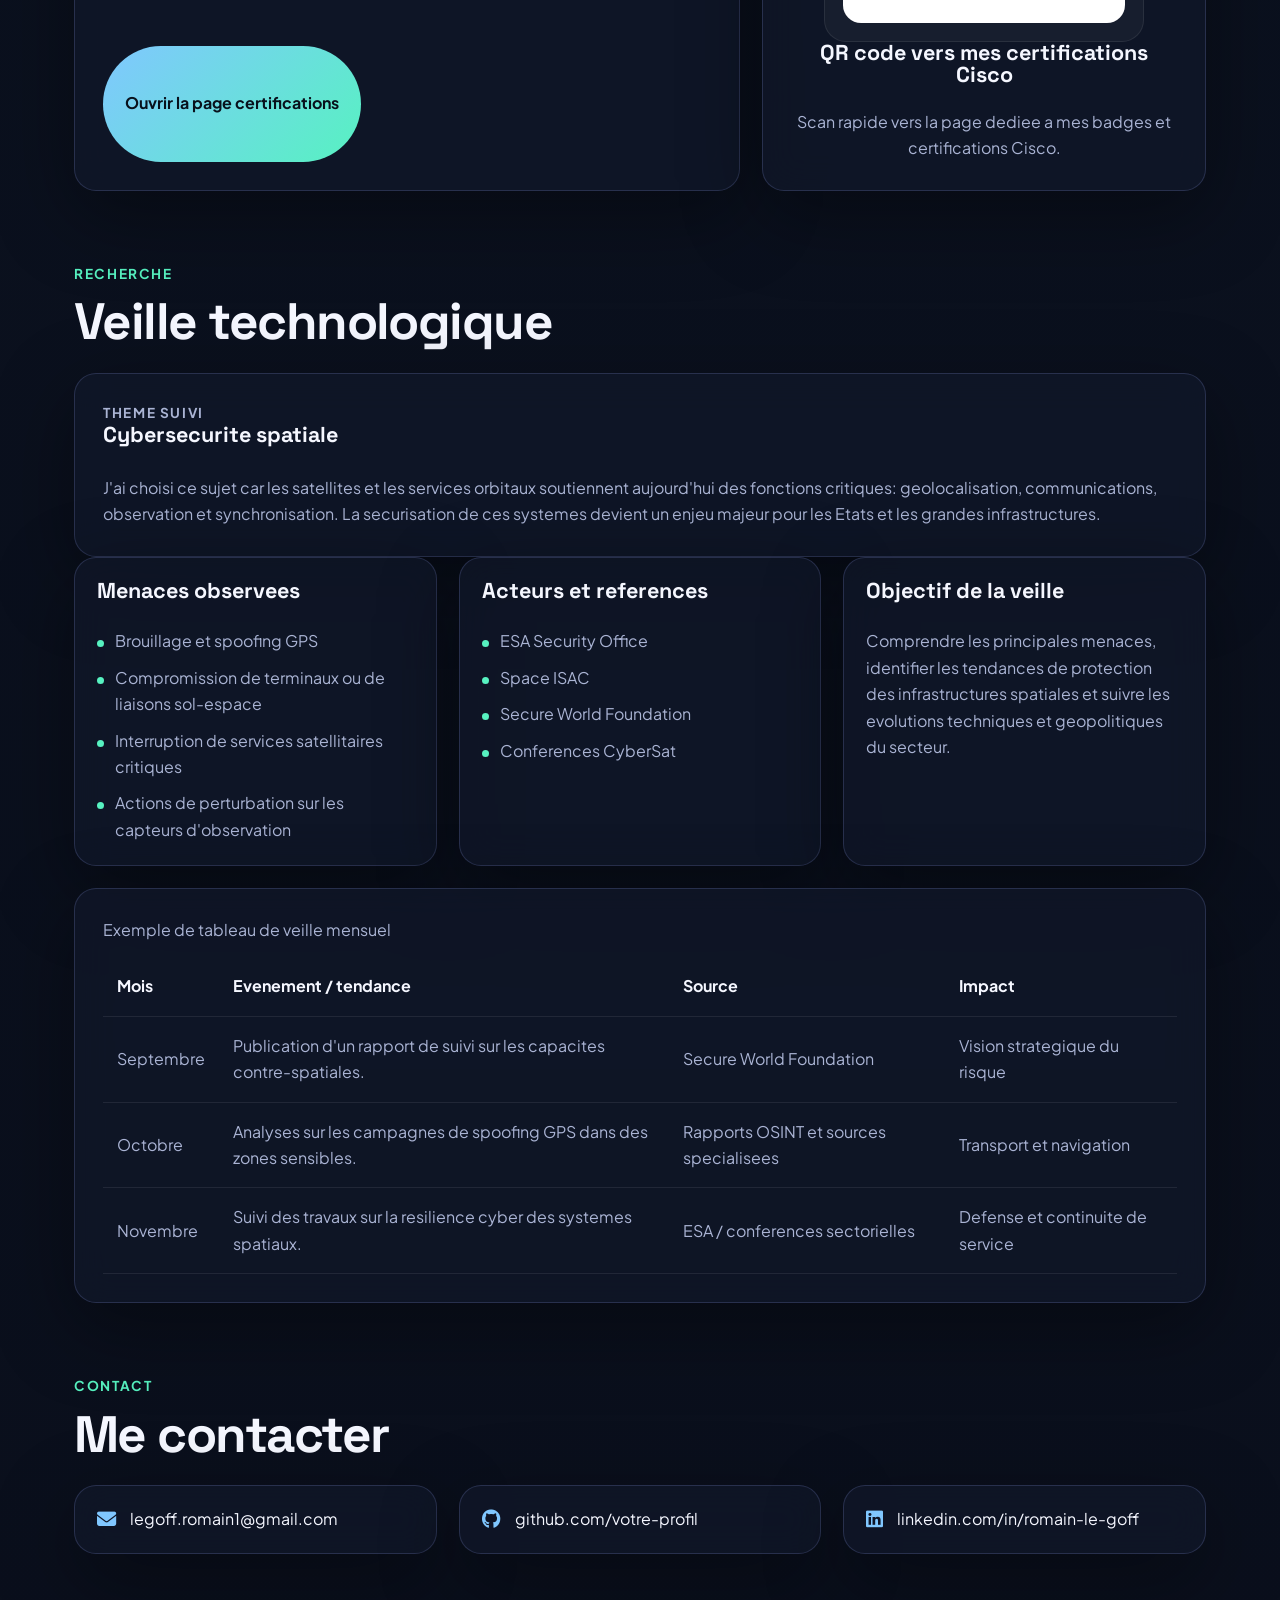
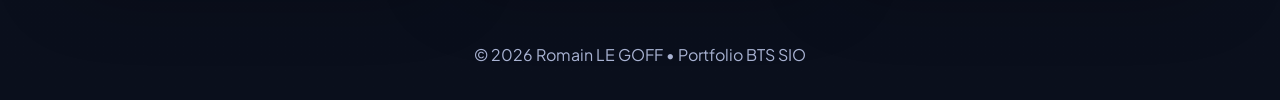
==== commit a7b9a94d: "Add files via upload" ====
--- a/index.html
+++ b/index.html
@@ -25,6 +25,8 @@
         <a href="#apropos">A propos</a>
         <a href="#bts-sio">BTS SIO</a>
         <a href="#projets">Projets</a>
+        <a href="#epreuve-e5">E5</a>
+        <a href="#epreuve-e6">E6</a>
         <a href="#qr-certifications">QR Code</a>
         <a href="#veille">Veille</a>
         <a href="#contact">Contact</a>
@@ -43,13 +45,13 @@
             je developpe mes competences en administration systeme, reseaux, support informatique et cybersecurite.
           </p>
           <div class="hero-actions">
-            <a class="btn btn-primary" href="CV ROMAIN LE GOFF.pdf" download>Telecharger mon CV</a>
+            <a class="btn btn-primary" href="CV ROMAIN LE GOFF.pdf" target="_blank" rel="noreferrer">Ouvrir mon CV</a>
             <a class="btn btn-secondary" href="#bts-sio">Decouvrir le BTS SIO</a>
           </div>
-          <ul class="hero-metrics" aria-label="Points cles">
-            <li><strong>2e annee</strong><span>BTS SIO option SISR</span></li>
-            <li><strong>300+</strong><span>tickets geres sur GLPI</span></li>
-            <li><strong>Objectif</strong><span>cybersecurite des infrastructures</span></li>
+          <ul class="hero-metrics" aria-label="Competences cles">
+            <li><strong>Support & postes</strong><span>Incidents, assistance et configuration de postes Windows</span></li>
+            <li><strong>Administration</strong><span>Active Directory, DNS, comptes utilisateurs et Google Workspace</span></li>
+            <li><strong>Infra & securite</strong><span>TCP/IP, virtualisation, Linux, PowerShell et cybersécurité</span></li>
           </ul>
         </div>
 
@@ -68,6 +70,10 @@
             <span>Proxmox</span>
             <span>Active Directory</span>
             <span>TCP/IP</span>
+            <span>DNS</span>
+            <span>Google Workspace</span>
+            <span>GLPI</span>
+            <span>OMV</span>
           </div>
         </aside>
       </div>
@@ -94,11 +100,17 @@
           <article class="panel">
             <h3>Competences cles</h3>
             <ul class="skill-list">
+              <li>Support utilisateur, hotline et resolution d'incidents</li>
+              <li>Preparation, installation et configuration de postes de travail</li>
               <li>Administration Linux et Windows Server</li>
+              <li>Gestion des utilisateurs, des acces et des comptes Active Directory</li>
+              <li>Services d'annuaire et reseau avec Active Directory et DNS</li>
               <li>Virtualisation avec Proxmox</li>
+              <li>Utilisation d'environnements virtualises et d'OMV</li>
               <li>Support utilisateur et gestion de tickets via GLPI</li>
               <li>PowerShell et automatisation de taches</li>
-              <li>Active Directory et services d'infrastructure</li>
+              <li>Analyse, evaluation et amelioration de systemes informatiques</li>
+              <li>Google Workspace et outils d'administration utilisateurs</li>
               <li>Reseaux TCP/IP et bonnes pratiques de securite</li>
             </ul>
           </article>
@@ -204,6 +216,54 @@
       </div>
     </section>
 
+    <section id="epreuve-e5" class="section">
+      <div class="container">
+        <div class="section-heading">
+          <p class="section-label">Epreuve</p>
+          <h2>E5</h2>
+        </div>
+
+        <article class="panel feature-panel">
+          <div>
+            <h3>Epreuve E5</h3>
+          </div>
+          <p>
+            Cette rubrique presente les situations professionnelles, projets techniques et competences mobilisees
+            dans le cadre de l'epreuve E5 du BTS SIO.
+          </p>
+          <div class="section-actions">
+            <a class="btn btn-primary" href="E5 Romain LE GOFF.pdf" target="_blank" rel="noreferrer">
+              Ouvrir le dossier E5
+            </a>
+          </div>
+        </article>
+      </div>
+    </section>
+
+    <section id="epreuve-e6" class="section">
+      <div class="container">
+        <div class="section-heading">
+          <p class="section-label">Epreuve</p>
+          <h2>E6</h2>
+        </div>
+
+        <article class="panel feature-panel">
+          <div>
+            <h3>Epreuve E6</h3>
+          </div>
+          <p>
+            Cette rubrique est dediee au contenu de l'epreuve E6, avec les elements de veille, d'analyse et
+            d'approfondissement technique mis en avant dans mon portfolio.
+          </p>
+          <div class="section-actions">
+            <a class="btn btn-primary" href="E6 Romain LE GOFF.pdf" target="_blank" rel="noreferrer">
+              Ouvrir le dossier E6
+            </a>
+          </div>
+        </article>
+      </div>
+    </section>
+
     <section id="qr-certifications" class="section">
       <div class="container">
         <div class="section-heading">
@@ -218,8 +278,8 @@
               certifications Cisco. Elle pourra etre utilisee sur mon portfolio, mon CV ou des supports imprimes.
             </p>
             <p>
-              Pour l'utiliser, il suffira de remplacer l'image placeholder par ton vrai QR code et de mettre
-              le bon lien dans le bouton ci-dessous.
+              Tu peux le scanner pour acceder directement a ma page de certifications Cisco depuis un smartphone
+              ou l'integrer sur mes supports de presentation.
             </p>
             <div class="hero-actions">
               <a class="btn btn-primary" href="certifications-cisco.html">
@@ -230,13 +290,12 @@
 
           <article class="panel qr-card">
             <div class="qr-placeholder">
-              <img src="https://via.placeholder.com/320x320.png?text=QR+Code+Cisco" alt="Placeholder du QR code vers la page certifications Cisco">
+              <img src="qr_code_certifications_cisco.png" alt="QR code vers la page certifications Cisco">
             </div>
             <div class="qr-card-copy">
-              <h3>QR code a personnaliser</h3>
+              <h3>QR code vers mes certifications Cisco</h3>
               <p>
-                Remplace simplement cette image par ton fichier QR code final pour permettre un acces rapide
-                a ta page de certifications Cisco.
+                Scan rapide vers la page dediee a mes badges et certifications Cisco.
               </p>
             </div>
           </article>
--- a/style.css
+++ b/style.css
@@ -447,6 +447,89 @@
   gap: 16px;
 }
 
+#bts-sio .section-heading {
+  max-width: 52rem;
+}
+
+.bts-overview {
+  grid-template-columns: minmax(220px, 0.55fr) minmax(0, 1fr);
+  align-items: start;
+  gap: 24px;
+  padding: 30px 32px;
+  background:
+    linear-gradient(135deg, rgba(255, 255, 255, 0.03), rgba(255, 255, 255, 0.015)),
+    var(--panel);
+}
+
+.bts-overview > div,
+.bts-choice > div {
+  display: grid;
+  gap: 10px;
+}
+
+.bts-grid {
+  margin-top: 26px;
+  align-items: stretch;
+}
+
+.option-card {
+  position: relative;
+  overflow: hidden;
+  gap: 18px;
+  padding: 26px;
+  background:
+    linear-gradient(180deg, rgba(255, 255, 255, 0.025), rgba(255, 255, 255, 0.01)),
+    var(--panel);
+}
+
+.option-card::before {
+  content: "";
+  position: absolute;
+  inset: 0 0 auto 0;
+  height: 4px;
+  background: linear-gradient(90deg, var(--accent) 0%, var(--accent-strong) 100%);
+  opacity: 0.9;
+}
+
+.option-card h3 {
+  font-size: clamp(2rem, 4vw, 2.6rem);
+  margin-bottom: 2px;
+}
+
+.option-card p {
+  max-width: 34rem;
+}
+
+.option-card .skill-list {
+  gap: 12px;
+  margin-top: 4px;
+}
+
+.option-card .skill-list li {
+  padding: 12px 14px 12px 34px;
+  border-radius: var(--radius-md);
+  background: rgba(255, 255, 255, 0.03);
+  border: 1px solid rgba(255, 255, 255, 0.05);
+}
+
+.option-card .skill-list li::before {
+  top: 1.15rem;
+  left: 14px;
+}
+
+.bts-choice {
+  margin-top: 26px;
+  padding: 30px 32px;
+  background:
+    linear-gradient(135deg, rgba(128, 199, 255, 0.06), rgba(87, 242, 193, 0.02)),
+    var(--panel);
+  border-left: 4px solid rgba(87, 242, 193, 0.5);
+}
+
+.bts-choice h3 {
+  margin-bottom: 4px;
+}
+
 .section-actions {
   margin-top: 24px;
 }
@@ -580,6 +663,16 @@
   .hero-metrics {
     grid-template-columns: 1fr;
   }
+
+  .bts-overview {
+    grid-template-columns: 1fr;
+    padding: 24px;
+  }
+
+  .bts-choice,
+  .option-card {
+    padding: 24px;
+  }
 }
 
 @media (max-width: 720px) {
@@ -615,4 +708,17 @@
   h1 {
     font-size: clamp(2.4rem, 12vw, 3.3rem);
   }
-}
+
+  .option-card h3 {
+    font-size: 1.8rem;
+  }
+
+  .option-card .skill-list li {
+    padding: 10px 12px 10px 30px;
+  }
+
+  .option-card .skill-list li::before {
+    top: 1rem;
+    left: 12px;
+  }
+}
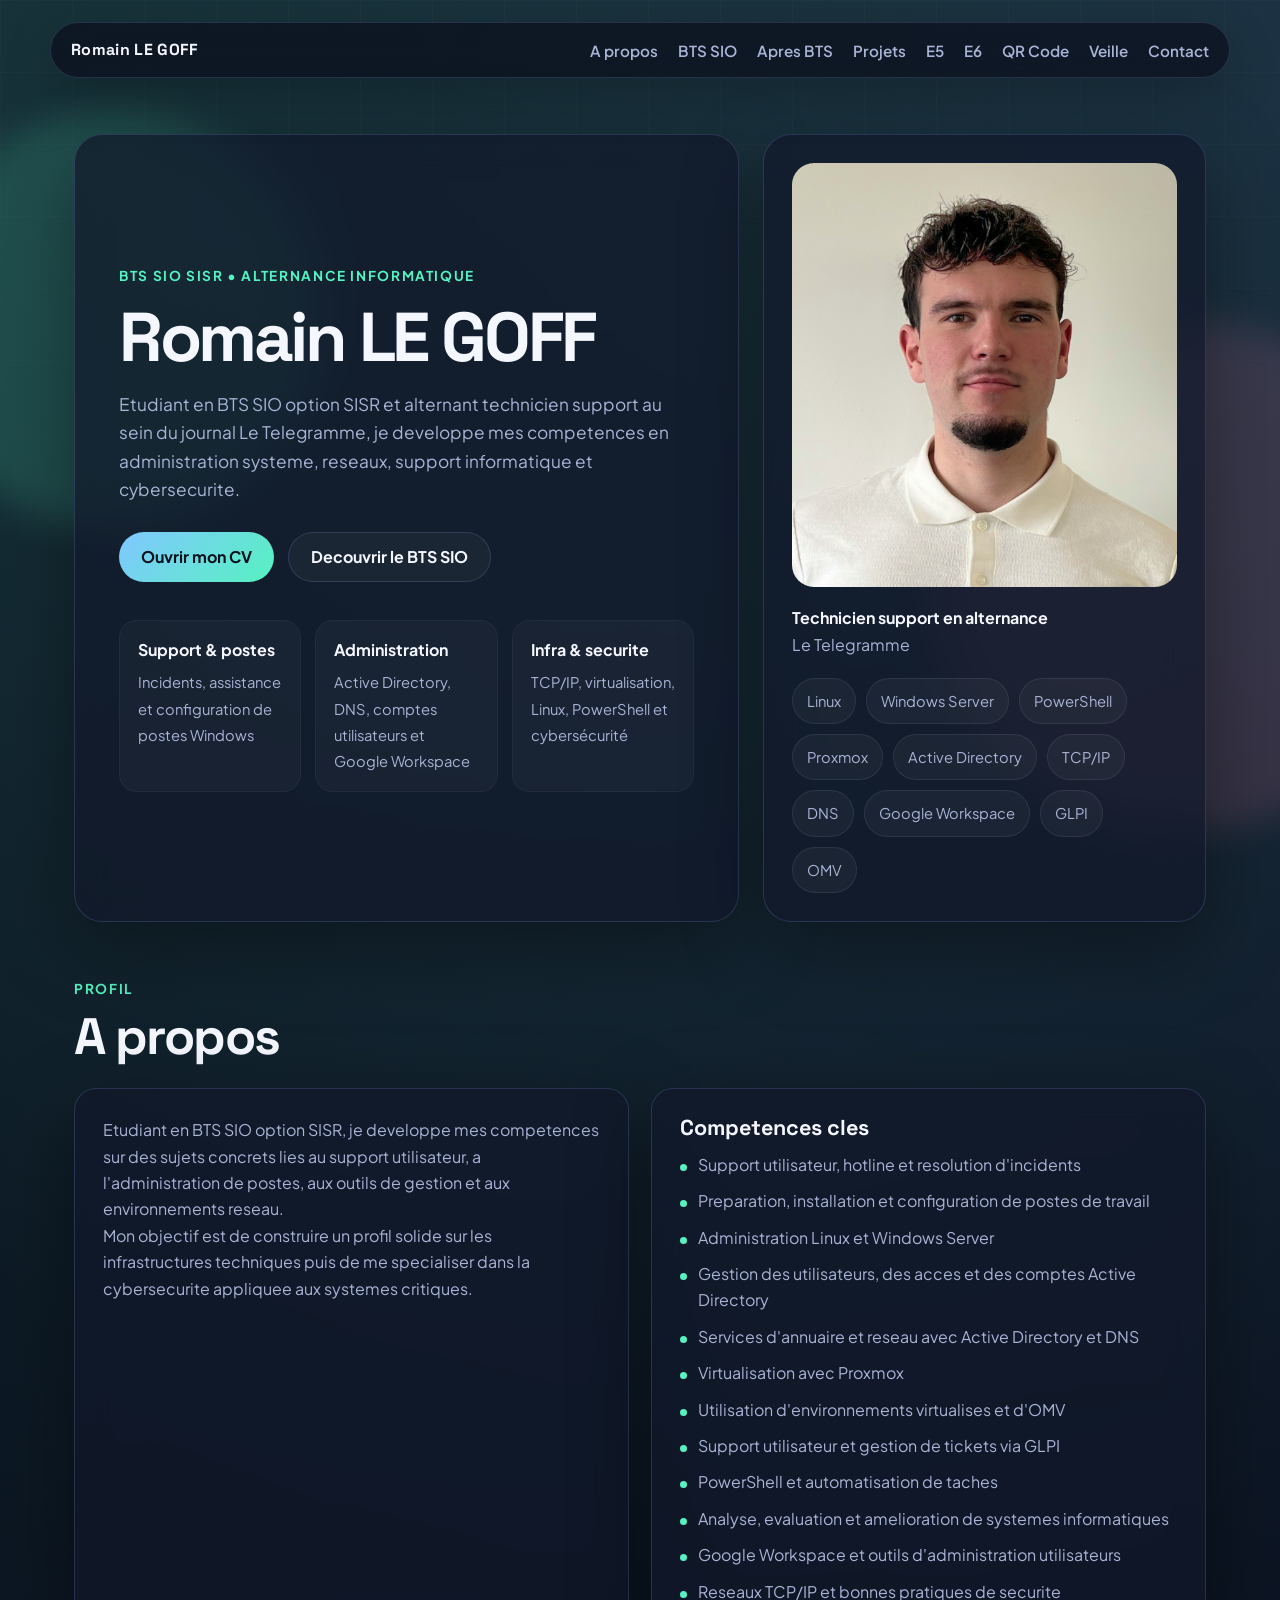
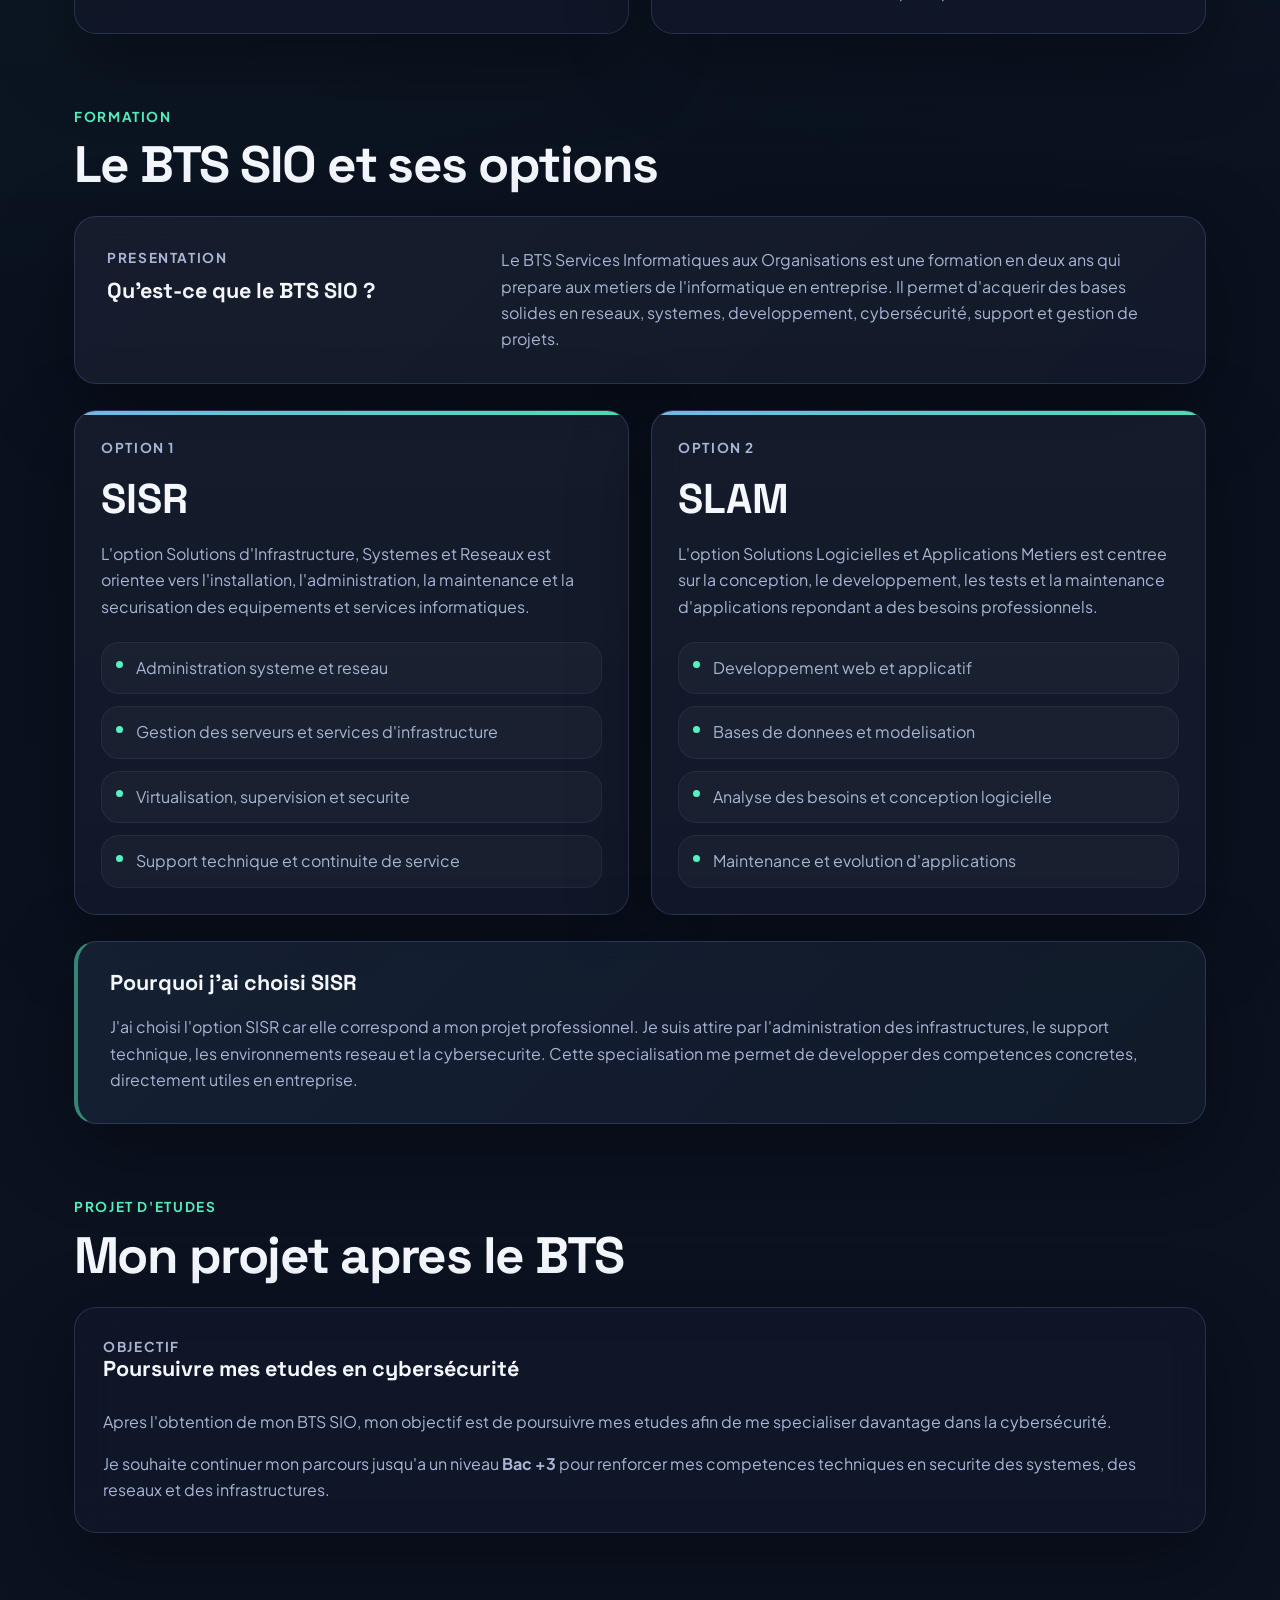
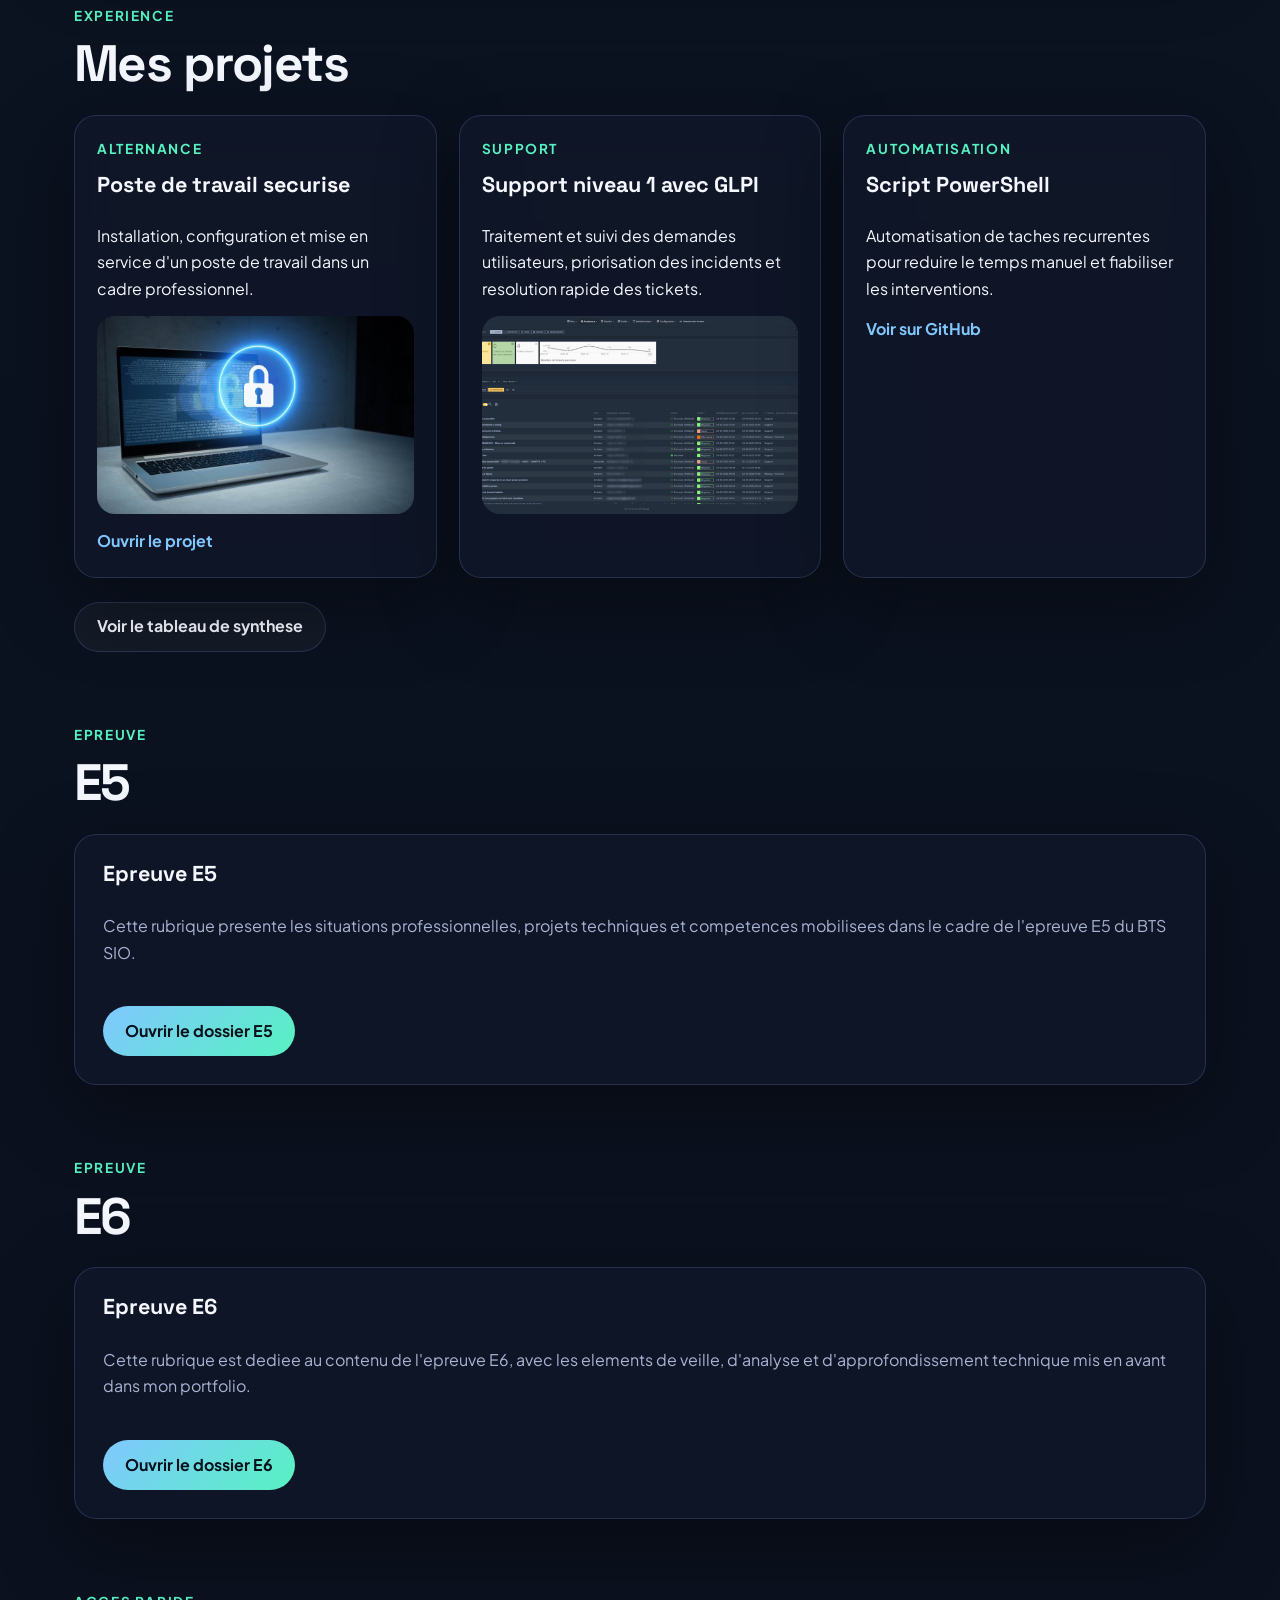
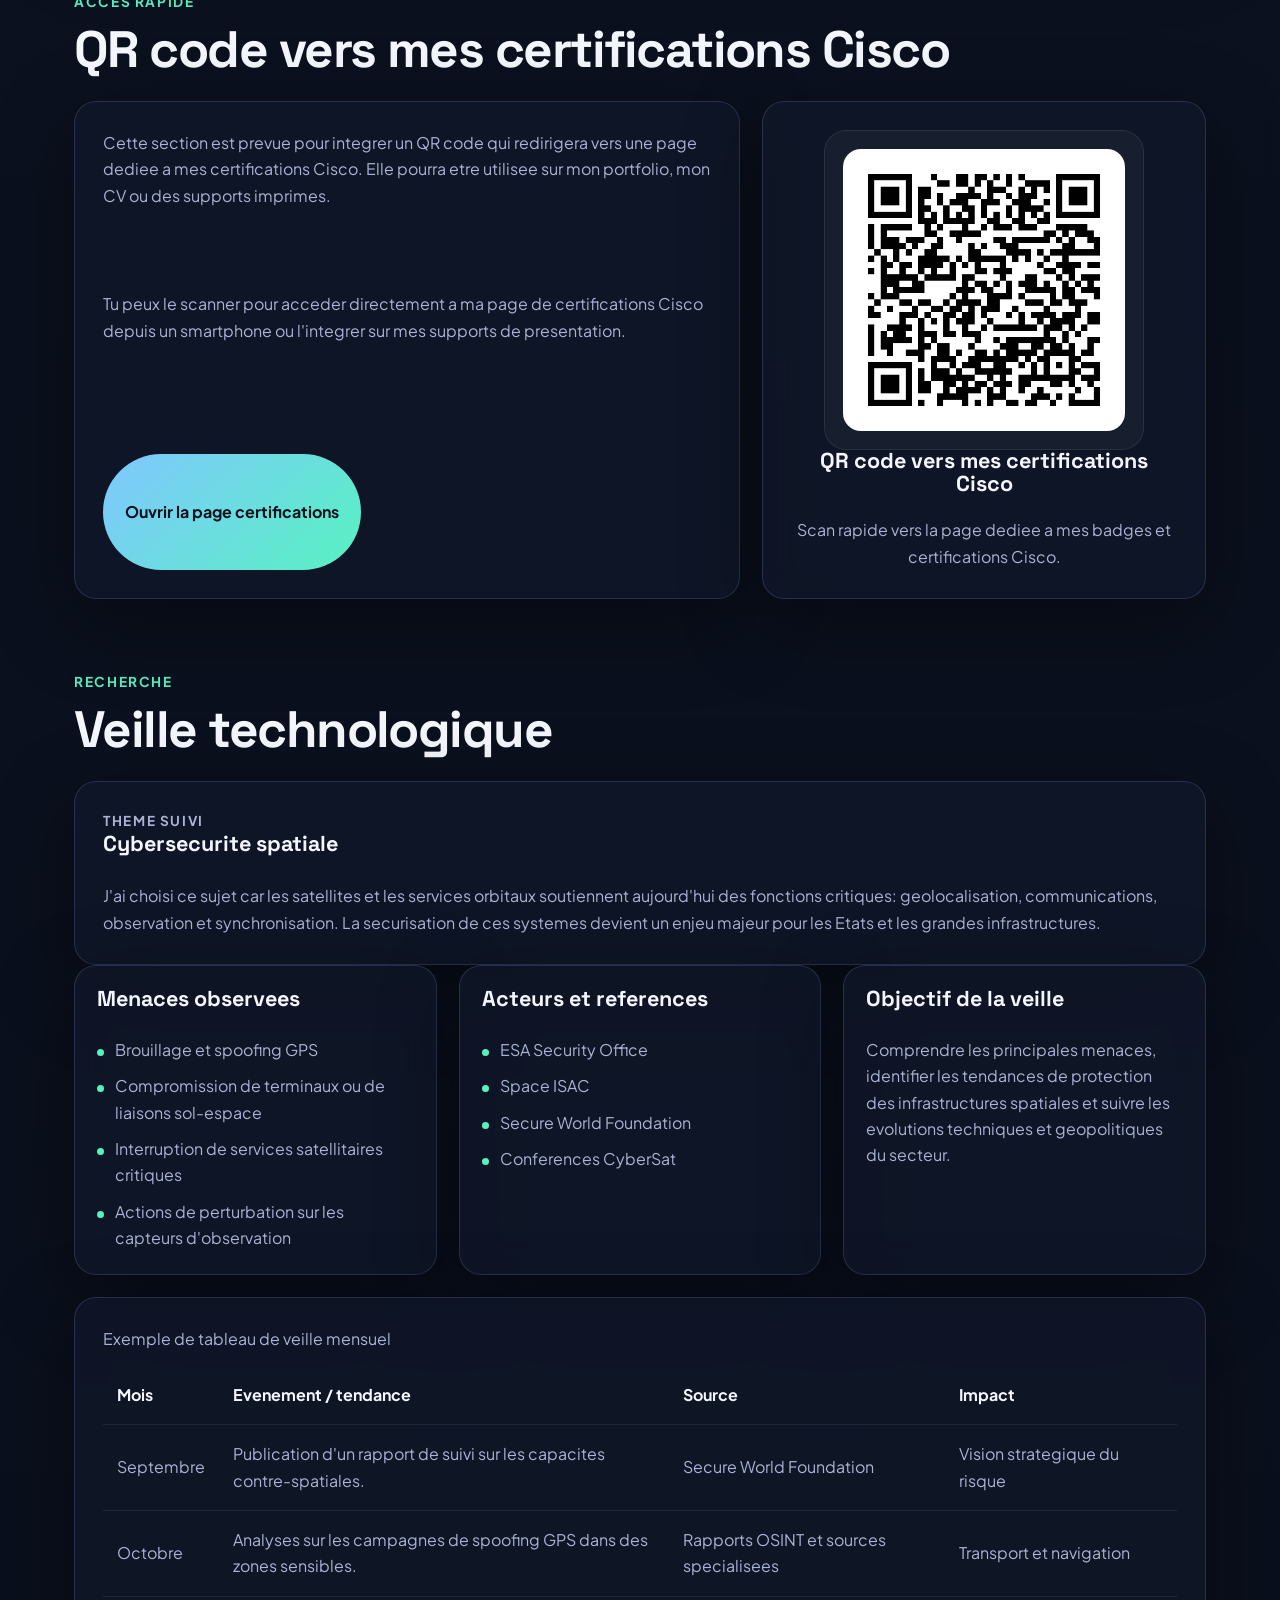
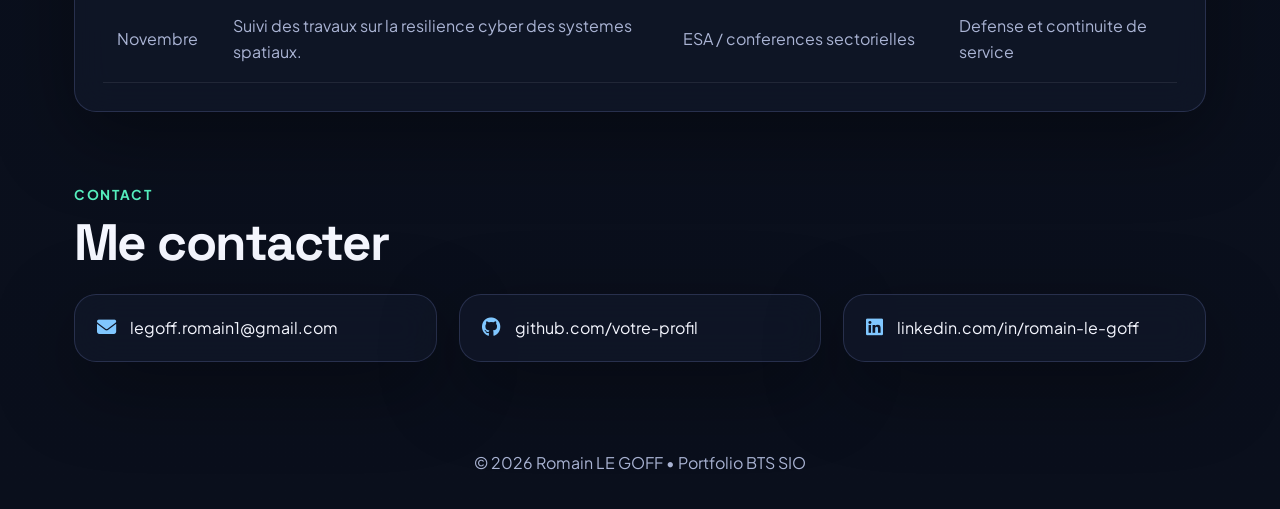
==== commit ddc856f9: "Add files via upload" ====
--- a/index.html
+++ b/index.html
@@ -24,6 +24,7 @@
       <nav class="site-nav" aria-label="Navigation principale">
         <a href="#apropos">A propos</a>
         <a href="#bts-sio">BTS SIO</a>
+        <a href="#apres-bts">Apres BTS</a>
         <a href="#projets">Projets</a>
         <a href="#epreuve-e5">E5</a>
         <a href="#epreuve-e6">E6</a>
@@ -175,6 +176,30 @@
             J'ai choisi l'option SISR car elle correspond a mon projet professionnel. Je suis attire par
             l'administration des infrastructures, le support technique, les environnements reseau et la cybersecurite.
             Cette specialisation me permet de developper des competences concretes, directement utiles en entreprise.
+          </p>
+        </article>
+      </div>
+    </section>
+
+    <section id="apres-bts" class="section">
+      <div class="container">
+        <div class="section-heading">
+          <p class="section-label">Projet d'etudes</p>
+          <h2>Mon projet apres le BTS</h2>
+        </div>
+
+        <article class="panel feature-panel">
+          <div>
+            <p class="feature-label">Objectif</p>
+            <h3>Poursuivre mes etudes en cybersécurité</h3>
+          </div>
+          <p>
+            Apres l'obtention de mon BTS SIO, mon objectif est de poursuivre mes etudes afin de me specialiser
+            davantage dans la cybersécurité.
+          </p>
+          <p>
+            Je souhaite continuer mon parcours jusqu'a un niveau <strong>Bac +3</strong> pour renforcer mes
+            competences techniques en securite des systemes, des reseaux et des infrastructures.
           </p>
         </article>
       </div>
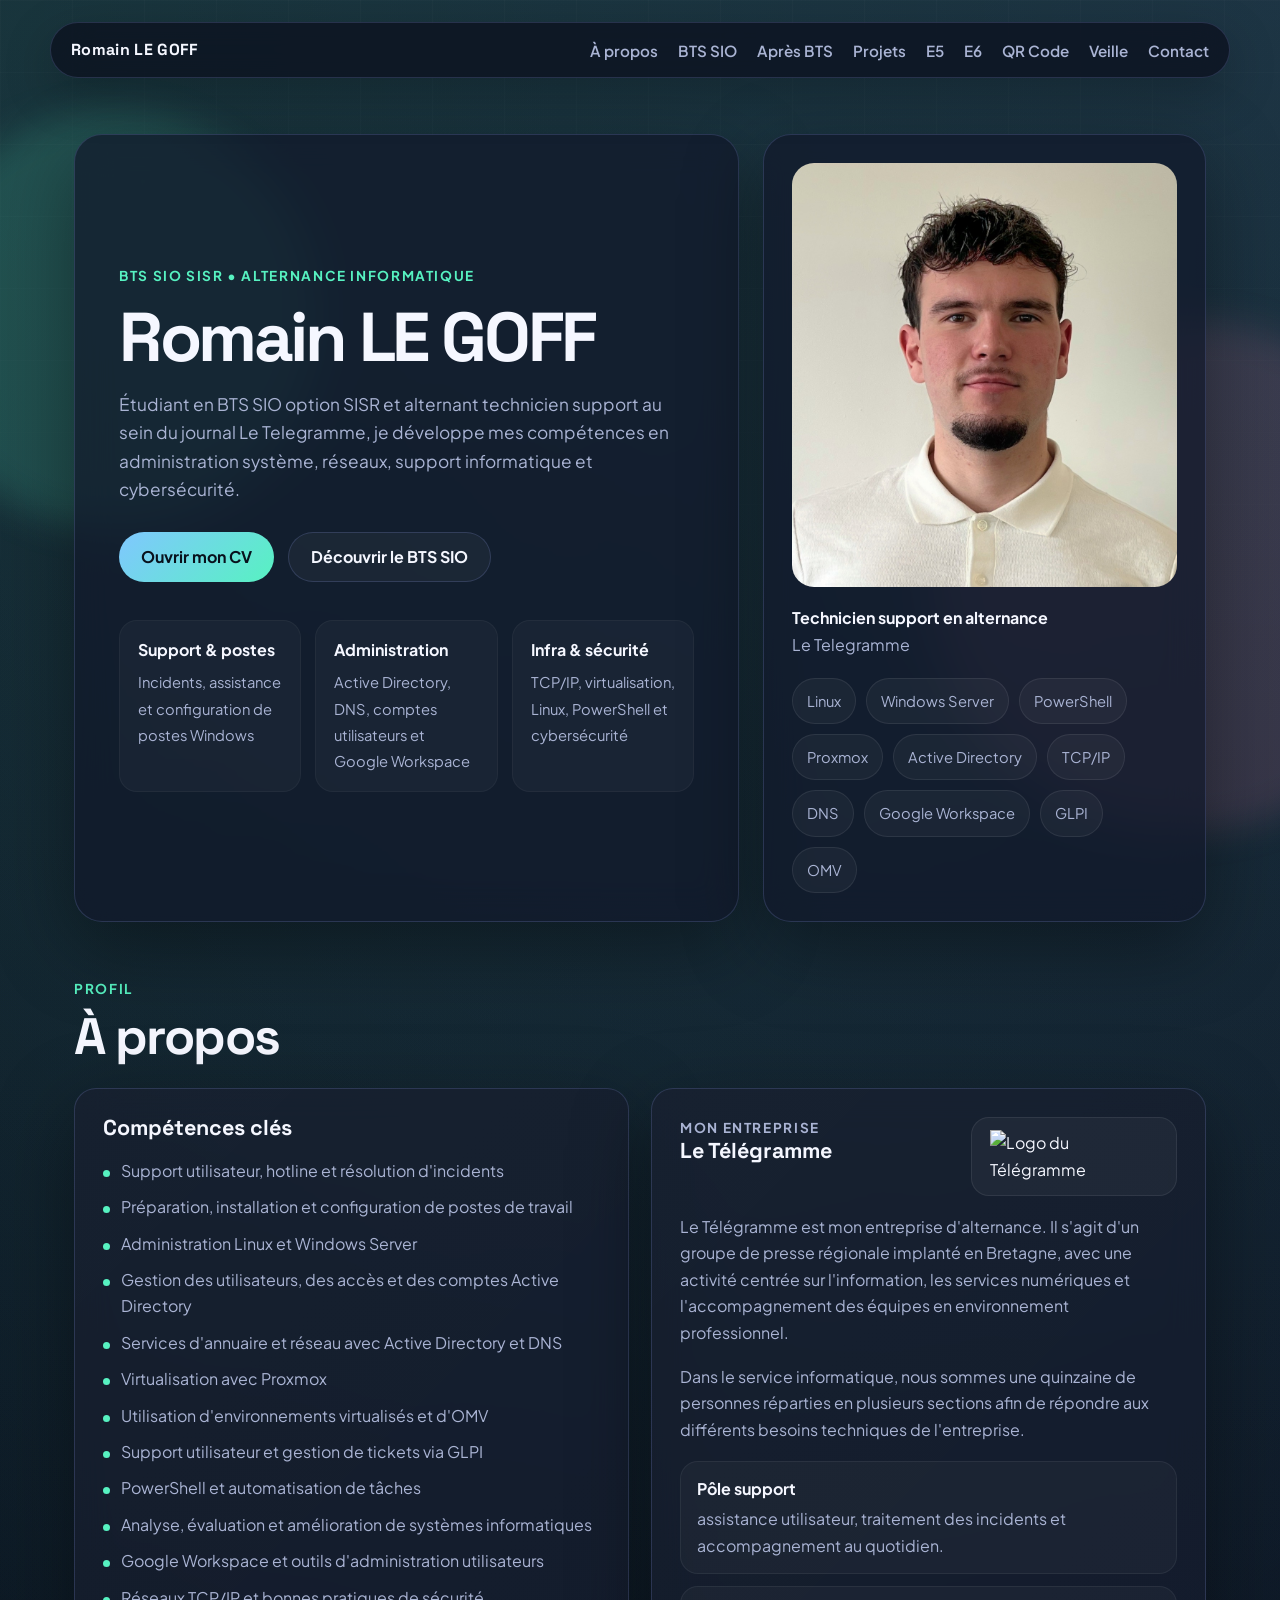
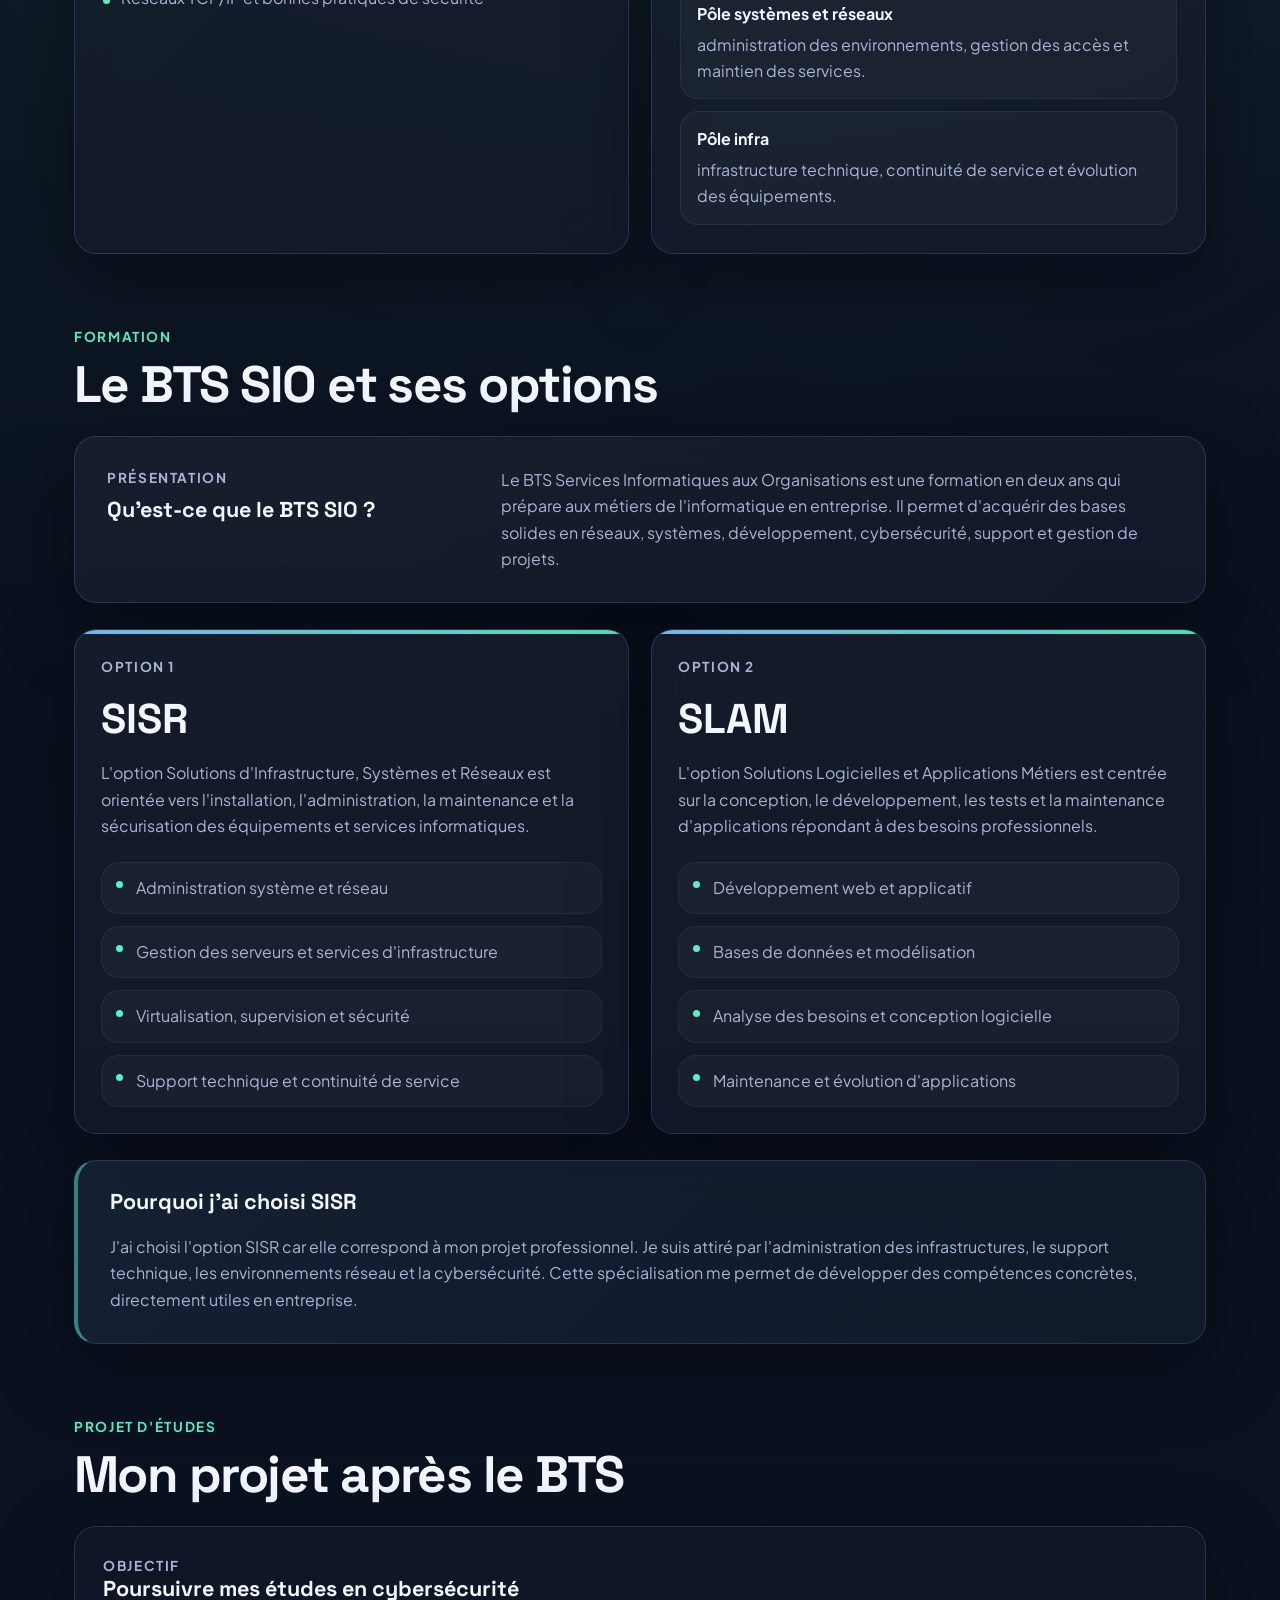
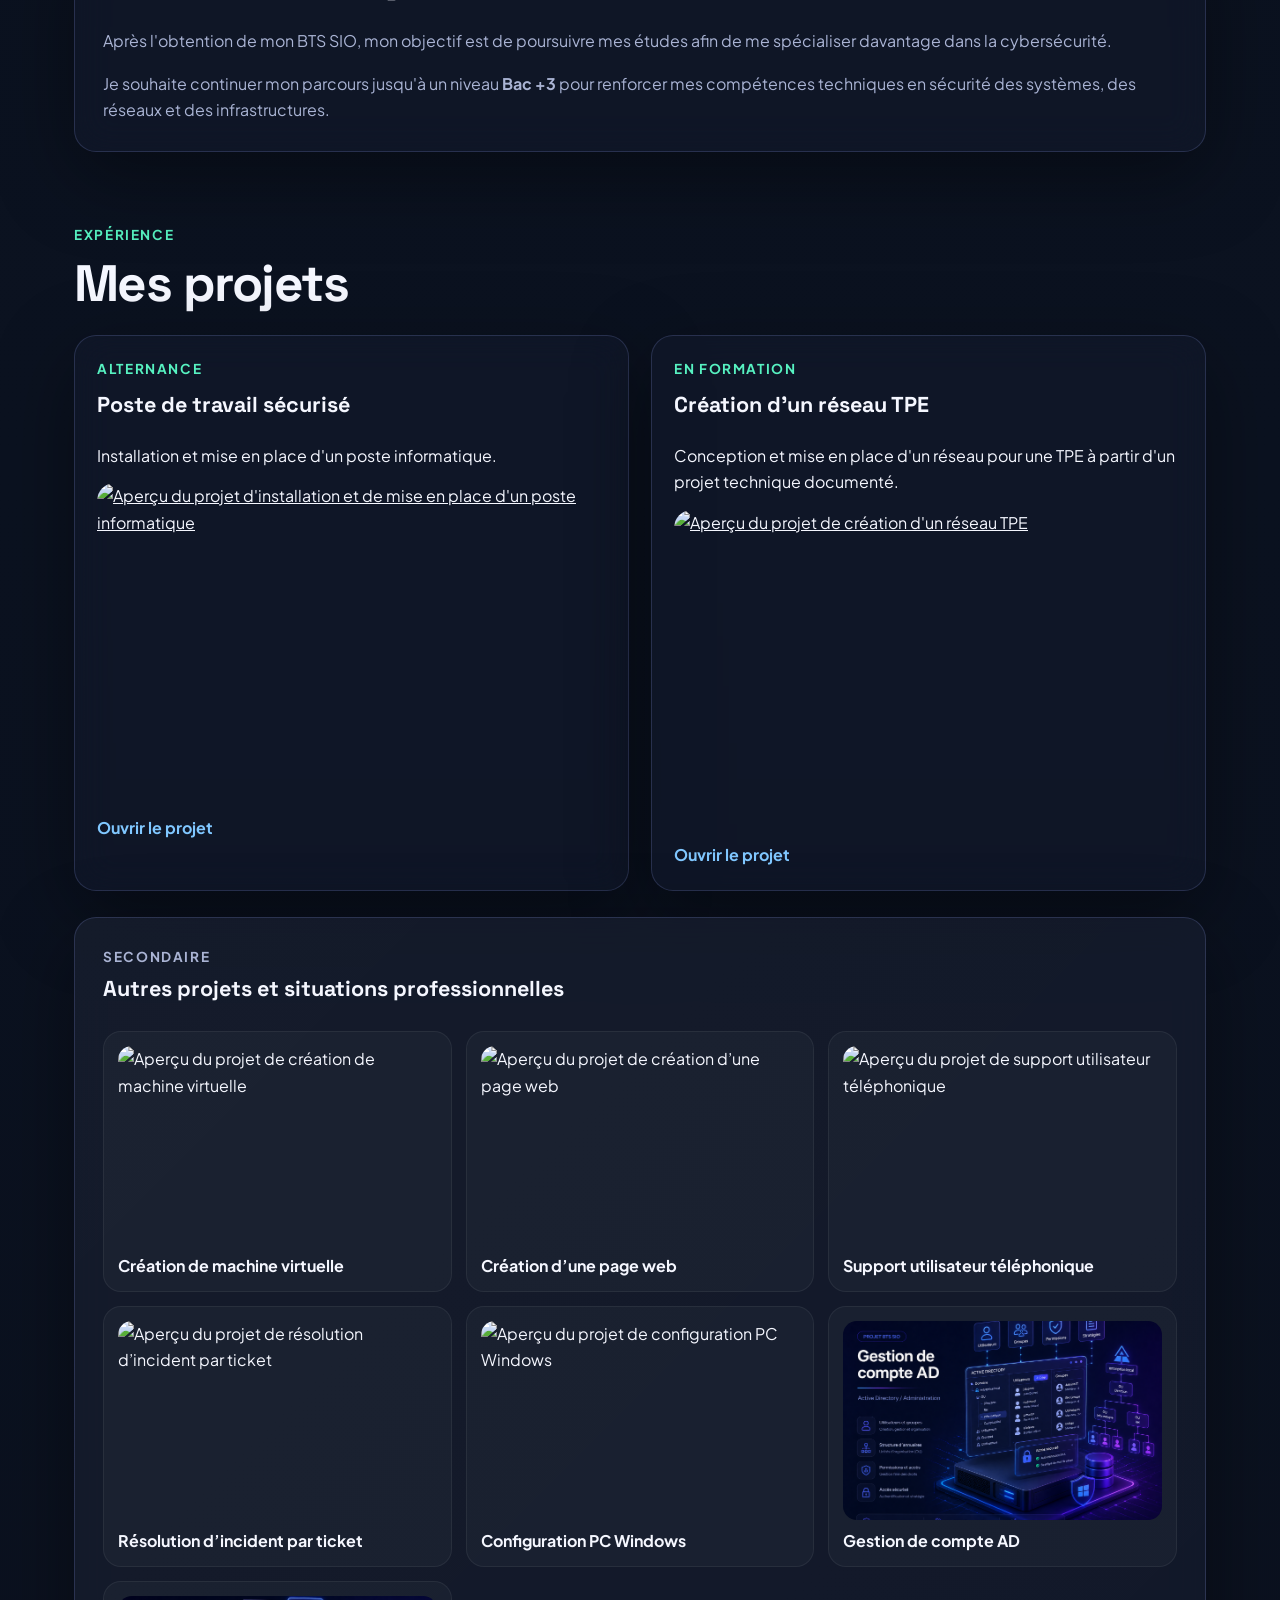
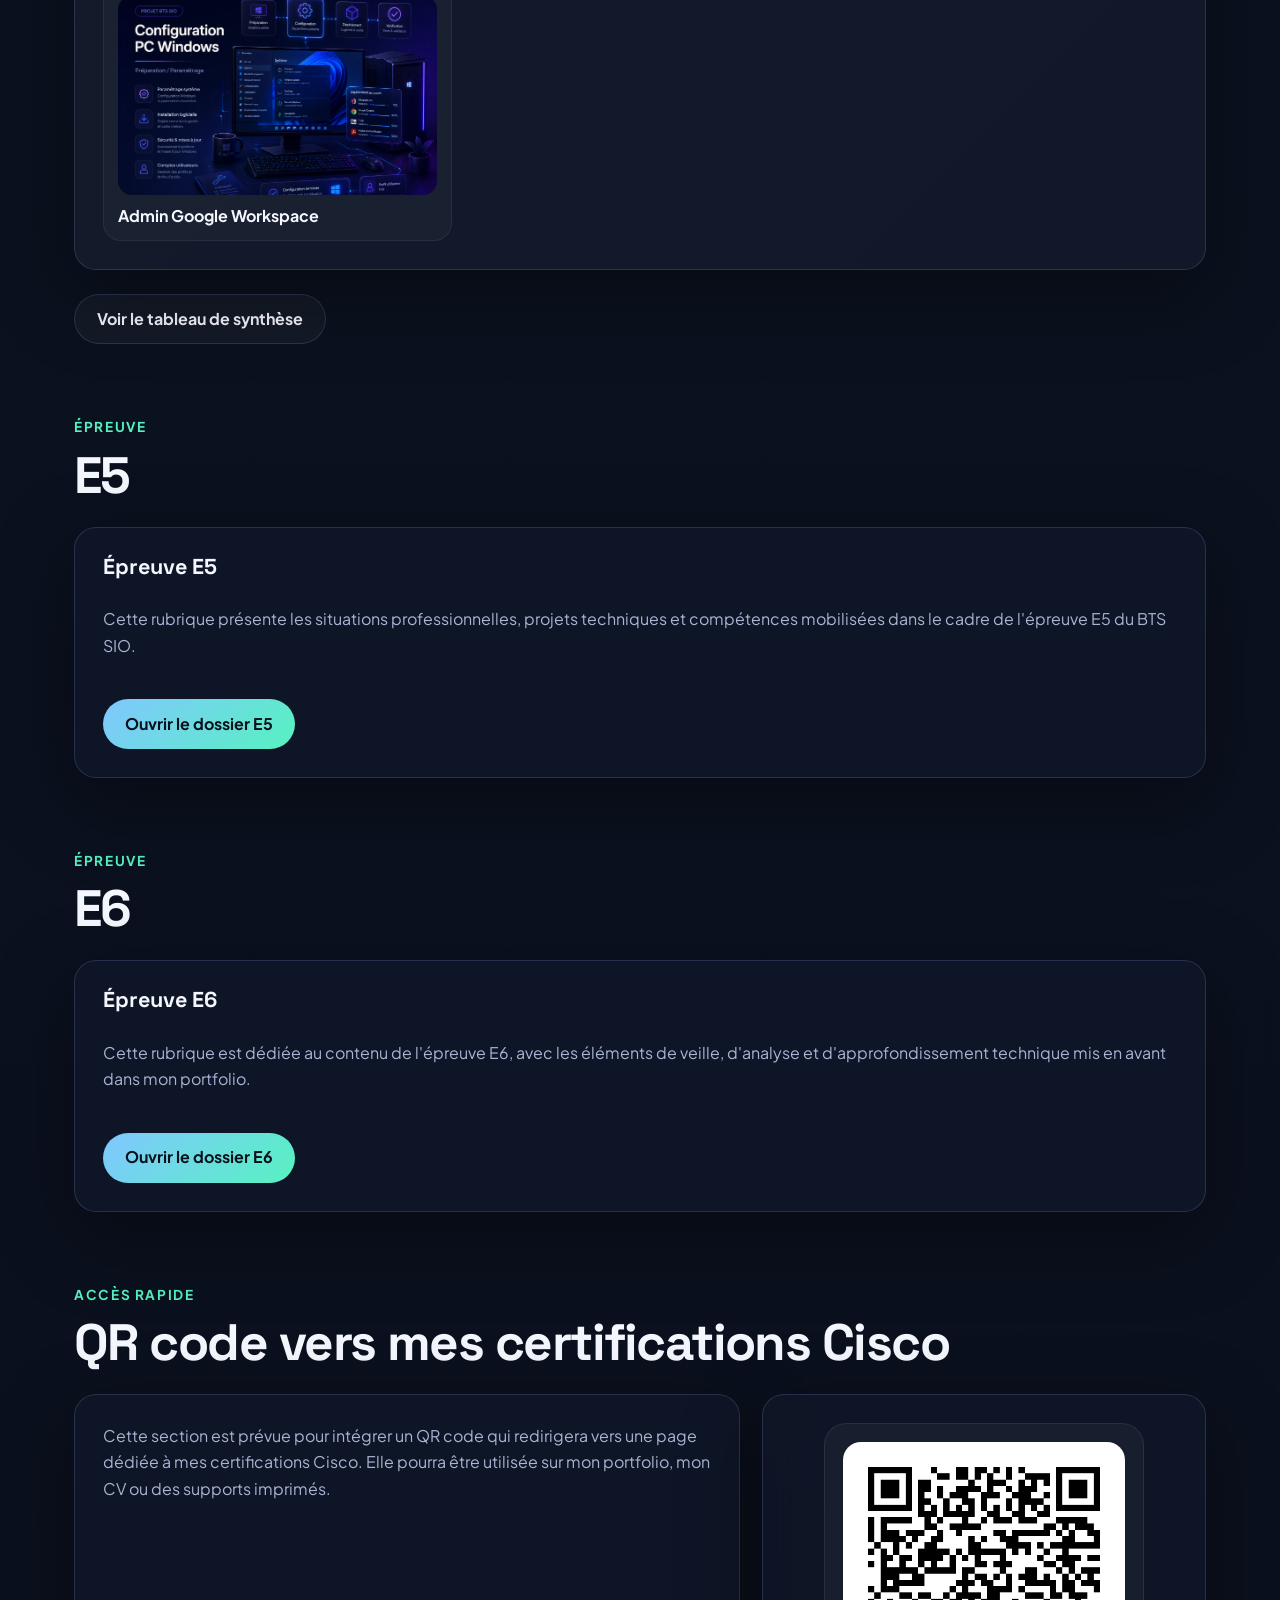
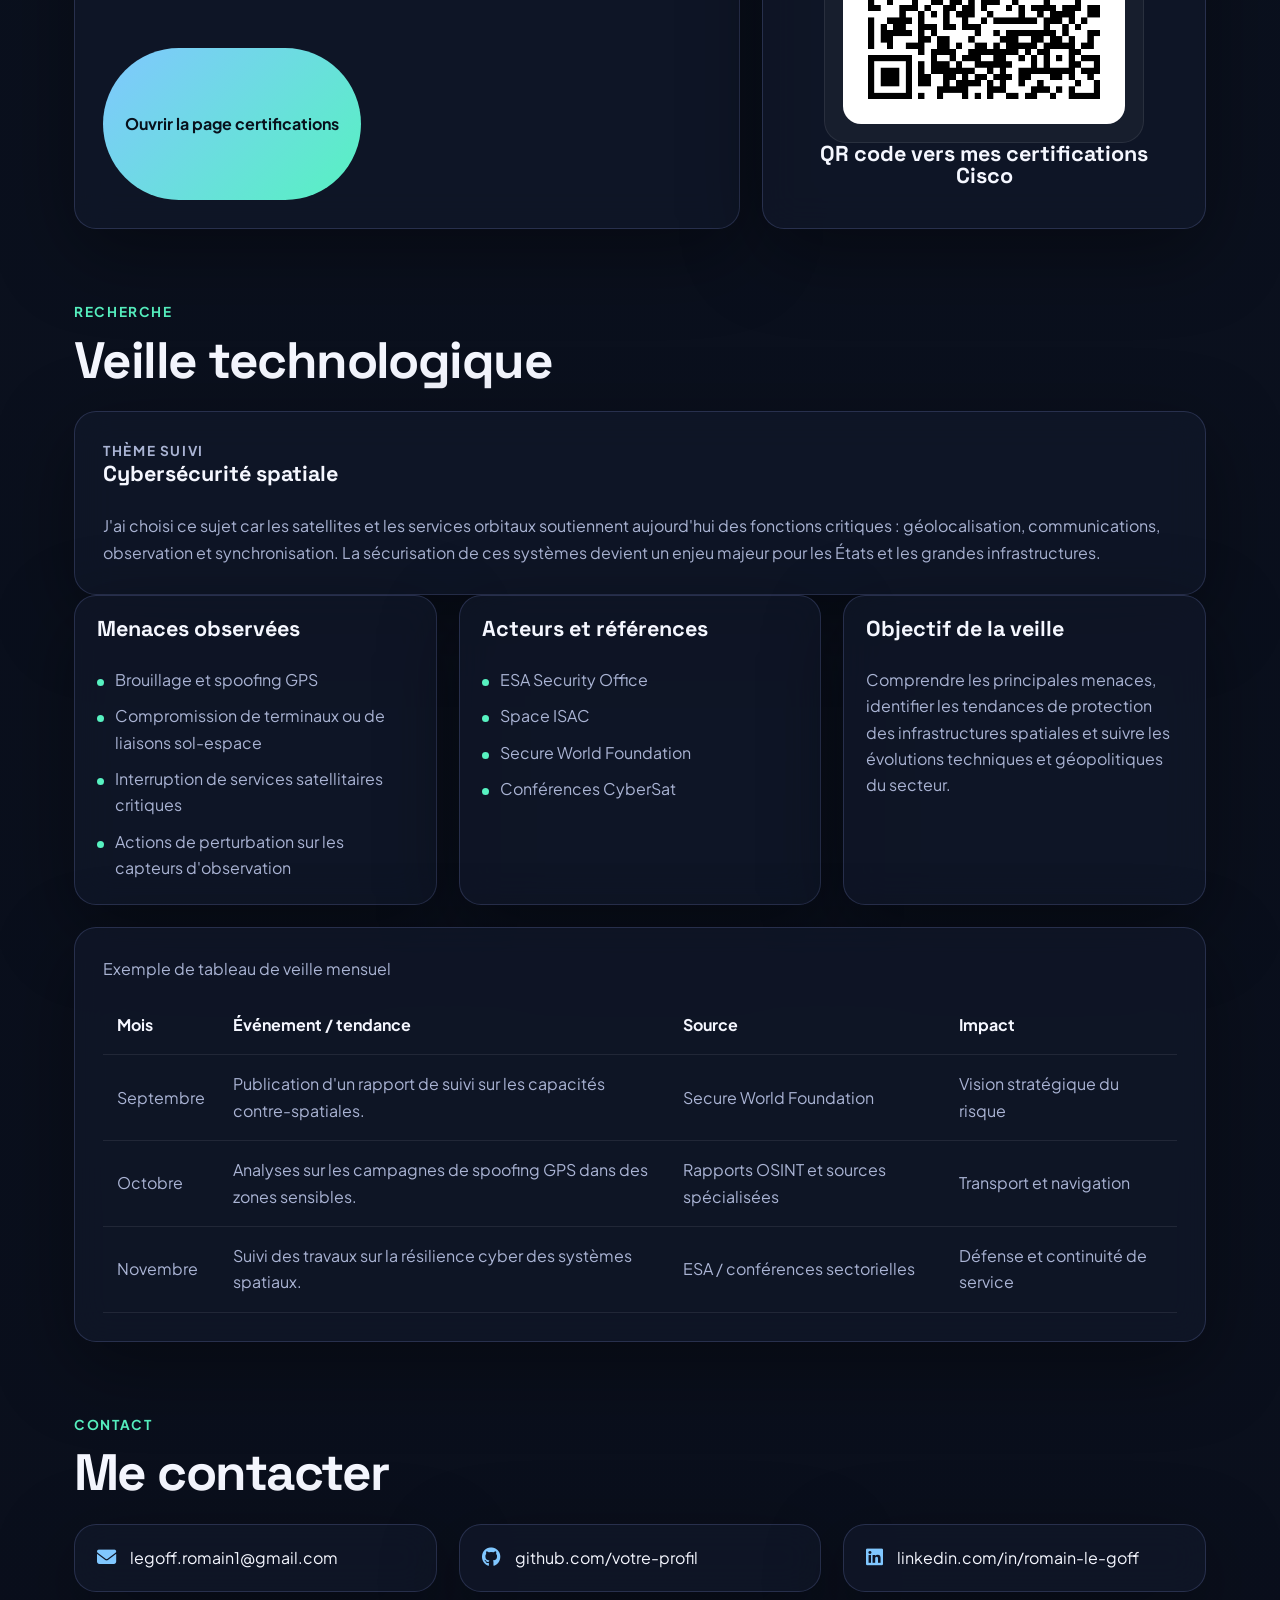
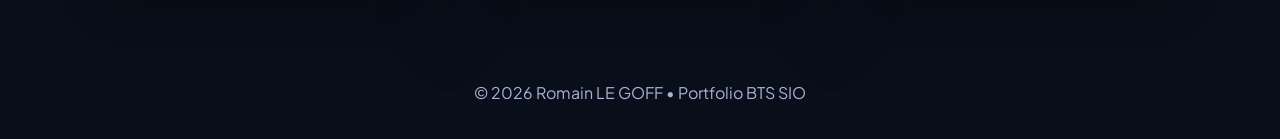
==== commit cee202ac: "Add files via upload" ====
--- a/index.html
+++ b/index.html
@@ -3,7 +3,7 @@
 <head>
   <meta charset="UTF-8">
   <meta name="viewport" content="width=device-width, initial-scale=1.0">
-  <meta name="description" content="Portfolio de Romain LE GOFF, etudiant en BTS SIO option SISR et alternant technicien support.">
+  <meta name="description" content="Portfolio de Romain LE GOFF, étudiant en BTS SIO option SISR et alternant technicien support.">
   <title>Portfolio | Romain LE GOFF</title>
   <link rel="preconnect" href="https://fonts.googleapis.com">
   <link rel="preconnect" href="https://fonts.gstatic.com" crossorigin>
@@ -22,9 +22,9 @@
     <div class="container nav-shell">
       <a class="brand" href="#accueil">Romain LE GOFF</a>
       <nav class="site-nav" aria-label="Navigation principale">
-        <a href="#apropos">A propos</a>
+        <a href="#apropos">À propos</a>
         <a href="#bts-sio">BTS SIO</a>
-        <a href="#apres-bts">Apres BTS</a>
+        <a href="#apres-bts">Après BTS</a>
         <a href="#projets">Projets</a>
         <a href="#epreuve-e5">E5</a>
         <a href="#epreuve-e6">E6</a>
@@ -42,17 +42,17 @@
           <p class="eyebrow">BTS SIO SISR • Alternance informatique</p>
           <h1>Romain LE GOFF</h1>
           <p class="hero-text">
-            Etudiant en BTS SIO option SISR et alternant technicien support au sein du journal Le Telegramme,
-            je developpe mes competences en administration systeme, reseaux, support informatique et cybersecurite.
+            Étudiant en BTS SIO option SISR et alternant technicien support au sein du journal Le Telegramme,
+            je développe mes compétences en administration système, réseaux, support informatique et cybersécurité.
           </p>
           <div class="hero-actions">
             <a class="btn btn-primary" href="CV ROMAIN LE GOFF.pdf" target="_blank" rel="noreferrer">Ouvrir mon CV</a>
-            <a class="btn btn-secondary" href="#bts-sio">Decouvrir le BTS SIO</a>
-          </div>
-          <ul class="hero-metrics" aria-label="Competences cles">
+            <a class="btn btn-secondary" href="#bts-sio">Découvrir le BTS SIO</a>
+          </div>
+          <ul class="hero-metrics" aria-label="Compétences clés">
             <li><strong>Support & postes</strong><span>Incidents, assistance et configuration de postes Windows</span></li>
             <li><strong>Administration</strong><span>Active Directory, DNS, comptes utilisateurs et Google Workspace</span></li>
-            <li><strong>Infra & securite</strong><span>TCP/IP, virtualisation, Linux, PowerShell et cybersécurité</span></li>
+            <li><strong>Infra & sécurité</strong><span>TCP/IP, virtualisation, Linux, PowerShell et cybersécurité</span></li>
           </ul>
         </div>
 
@@ -84,35 +84,50 @@
       <div class="container">
         <div class="section-heading">
           <p class="section-label">Profil</p>
-          <h2>A propos</h2>
+          <h2>À propos</h2>
         </div>
         <div class="about-grid">
           <article class="panel">
+            <h3>Compétences clés</h3>
+            <ul class="skill-list">
+              <li>Support utilisateur, hotline et résolution d'incidents</li>
+              <li>Préparation, installation et configuration de postes de travail</li>
+              <li>Administration Linux et Windows Server</li>
+              <li>Gestion des utilisateurs, des accès et des comptes Active Directory</li>
+              <li>Services d'annuaire et réseau avec Active Directory et DNS</li>
+              <li>Virtualisation avec Proxmox</li>
+              <li>Utilisation d'environnements virtualisés et d'OMV</li>
+              <li>Support utilisateur et gestion de tickets via GLPI</li>
+              <li>PowerShell et automatisation de tâches</li>
+              <li>Analyse, évaluation et amélioration de systèmes informatiques</li>
+              <li>Google Workspace et outils d'administration utilisateurs</li>
+              <li>Réseaux TCP/IP et bonnes pratiques de sécurité</li>
+            </ul>
+          </article>
+
+          <article class="panel feature-panel">
+            <div class="company-card-head">
+              <div>
+                <p class="feature-label">Mon entreprise</p>
+                <h3>Le Télégramme</h3>
+              </div>
+              <div class="company-logo" aria-label="Logo typographique du Télégramme">
+                <img src="LE-TELEGRAMME.svg" alt="Logo du Télégramme">
+              </div>
+            </div>
             <p>
-              Etudiant en BTS SIO option SISR, je developpe mes competences sur des sujets concrets lies au support utilisateur,
-              a l'administration de postes, aux outils de gestion et aux environnements reseau.
+              Le Télégramme est mon entreprise d'alternance. Il s'agit d'un groupe de presse régionale implanté
+              en Bretagne, avec une activité centrée sur l'information, les services numériques et l'accompagnement
+              des équipes en environnement professionnel.
             </p>
             <p>
-              Mon objectif est de construire un profil solide sur les infrastructures techniques puis de me specialiser
-              dans la cybersecurite appliquee aux systemes critiques.
+              Dans le service informatique, nous sommes une quinzaine de personnes réparties en plusieurs sections
+              afin de répondre aux différents besoins techniques de l'entreprise.
             </p>
-          </article>
-
-          <article class="panel">
-            <h3>Competences cles</h3>
-            <ul class="skill-list">
-              <li>Support utilisateur, hotline et resolution d'incidents</li>
-              <li>Preparation, installation et configuration de postes de travail</li>
-              <li>Administration Linux et Windows Server</li>
-              <li>Gestion des utilisateurs, des acces et des comptes Active Directory</li>
-              <li>Services d'annuaire et reseau avec Active Directory et DNS</li>
-              <li>Virtualisation avec Proxmox</li>
-              <li>Utilisation d'environnements virtualises et d'OMV</li>
-              <li>Support utilisateur et gestion de tickets via GLPI</li>
-              <li>PowerShell et automatisation de taches</li>
-              <li>Analyse, evaluation et amelioration de systemes informatiques</li>
-              <li>Google Workspace et outils d'administration utilisateurs</li>
-              <li>Reseaux TCP/IP et bonnes pratiques de securite</li>
+            <ul class="company-teams">
+              <li><strong>Pôle support</strong><span>assistance utilisateur, traitement des incidents et accompagnement au quotidien.</span></li>
+              <li><strong>Pôle systèmes et réseaux</strong><span>administration des environnements, gestion des accès et maintien des services.</span></li>
+              <li><strong>Pôle infra</strong><span>infrastructure technique, continuité de service et évolution des équipements.</span></li>
             </ul>
           </article>
         </div>
@@ -128,12 +143,12 @@
 
         <article class="panel bts-overview">
           <div>
-            <p class="feature-label">Presentation</p>
+            <p class="feature-label">Présentation</p>
             <h3>Qu'est-ce que le BTS SIO ?</h3>
           </div>
           <p>
-            Le BTS Services Informatiques aux Organisations est une formation en deux ans qui prepare aux metiers
-            de l'informatique en entreprise. Il permet d'acquerir des bases solides en reseaux, systemes, developpement,
+            Le BTS Services Informatiques aux Organisations est une formation en deux ans qui prépare aux métiers
+            de l'informatique en entreprise. Il permet d'acquérir des bases solides en réseaux, systèmes, développement,
             cybersécurité, support et gestion de projets.
           </p>
         </article>
@@ -143,14 +158,14 @@
             <p class="card-kicker">Option 1</p>
             <h3>SISR</h3>
             <p>
-              L'option Solutions d'Infrastructure, Systemes et Reseaux est orientee vers l'installation,
-              l'administration, la maintenance et la securisation des equipements et services informatiques.
+              L'option Solutions d'Infrastructure, Systèmes et Réseaux est orientée vers l'installation,
+              l'administration, la maintenance et la sécurisation des équipements et services informatiques.
             </p>
             <ul class="skill-list">
-              <li>Administration systeme et reseau</li>
+              <li>Administration système et réseau</li>
               <li>Gestion des serveurs et services d'infrastructure</li>
-              <li>Virtualisation, supervision et securite</li>
-              <li>Support technique et continuite de service</li>
+              <li>Virtualisation, supervision et sécurité</li>
+              <li>Support technique et continuité de service</li>
             </ul>
           </article>
 
@@ -158,14 +173,14 @@
             <p class="card-kicker">Option 2</p>
             <h3>SLAM</h3>
             <p>
-              L'option Solutions Logicielles et Applications Metiers est centree sur la conception,
-              le developpement, les tests et la maintenance d'applications repondant a des besoins professionnels.
+              L'option Solutions Logicielles et Applications Métiers est centrée sur la conception,
+              le développement, les tests et la maintenance d'applications répondant à des besoins professionnels.
             </p>
             <ul class="skill-list">
-              <li>Developpement web et applicatif</li>
-              <li>Bases de donnees et modelisation</li>
+              <li>Développement web et applicatif</li>
+              <li>Bases de données et modélisation</li>
               <li>Analyse des besoins et conception logicielle</li>
-              <li>Maintenance et evolution d'applications</li>
+              <li>Maintenance et évolution d'applications</li>
             </ul>
           </article>
         </div>
@@ -173,9 +188,9 @@
         <article class="panel bts-choice">
           <h3>Pourquoi j'ai choisi SISR</h3>
           <p>
-            J'ai choisi l'option SISR car elle correspond a mon projet professionnel. Je suis attire par
-            l'administration des infrastructures, le support technique, les environnements reseau et la cybersecurite.
-            Cette specialisation me permet de developper des competences concretes, directement utiles en entreprise.
+            J'ai choisi l'option SISR car elle correspond à mon projet professionnel. Je suis attiré par
+            l'administration des infrastructures, le support technique, les environnements réseau et la cybersécurité.
+            Cette spécialisation me permet de développer des compétences concrètes, directement utiles en entreprise.
           </p>
         </article>
       </div>
@@ -184,22 +199,22 @@
     <section id="apres-bts" class="section">
       <div class="container">
         <div class="section-heading">
-          <p class="section-label">Projet d'etudes</p>
-          <h2>Mon projet apres le BTS</h2>
+          <p class="section-label">Projet d'études</p>
+          <h2>Mon projet après le BTS</h2>
         </div>
 
         <article class="panel feature-panel">
           <div>
             <p class="feature-label">Objectif</p>
-            <h3>Poursuivre mes etudes en cybersécurité</h3>
-          </div>
-          <p>
-            Apres l'obtention de mon BTS SIO, mon objectif est de poursuivre mes etudes afin de me specialiser
+            <h3>Poursuivre mes études en cybersécurité</h3>
+          </div>
+          <p>
+            Après l'obtention de mon BTS SIO, mon objectif est de poursuivre mes études afin de me spécialiser
             davantage dans la cybersécurité.
           </p>
           <p>
-            Je souhaite continuer mon parcours jusqu'a un niveau <strong>Bac +3</strong> pour renforcer mes
-            competences techniques en securite des systemes, des reseaux et des infrastructures.
+            Je souhaite continuer mon parcours jusqu'à un niveau <strong>Bac +3</strong> pour renforcer mes
+            compétences techniques en sécurité des systèmes, des réseaux et des infrastructures.
           </p>
         </article>
       </div>
@@ -208,35 +223,70 @@
     <section id="projets" class="section">
       <div class="container">
         <div class="section-heading">
-          <p class="section-label">Experience</p>
+          <p class="section-label">Expérience</p>
           <h2>Mes projets</h2>
         </div>
-        <div class="card-grid">
+        <div class="card-grid project-main-grid">
           <article class="project-card">
             <div class="card-kicker">Alternance</div>
-            <h3>Poste de travail securise</h3>
-            <p>Installation, configuration et mise en service d'un poste de travail dans un cadre professionnel.</p>
-            <img src="Poste securise.jpg" alt="Illustration d'un poste de travail securise">
-            <a class="text-link" href="Projet Portfolio.pdf" download>Ouvrir le projet</a>
+            <h3>Poste de travail sécurisé</h3>
+            <p>Installation et mise en place d'un poste informatique.</p>
+            <a href="Projet Préparatioon poste informatique pdf.pdf" target="_blank" rel="noreferrer">
+              <img src="photo projet poste info.png" alt="Aperçu du projet d'installation et de mise en place d'un poste informatique">
+            </a>
+            <a class="text-link" href="Projet Préparatioon poste informatique pdf.pdf" target="_blank" rel="noreferrer">Ouvrir le projet</a>
           </article>
 
           <article class="project-card">
-            <div class="card-kicker">Support</div>
-            <h3>Support niveau 1 avec GLPI</h3>
-            <p>Traitement et suivi des demandes utilisateurs, priorisation des incidents et resolution rapide des tickets.</p>
-            <img src="GLPI.png" alt="Capture ou illustration de GLPI">
-          </article>
-
-          <article class="project-card">
-            <div class="card-kicker">Automatisation</div>
-            <h3>Script PowerShell</h3>
-            <p>Automatisation de taches recurrentes pour reduire le temps manuel et fiabiliser les interventions.</p>
-            <a class="text-link" href="https://github.com/votre-profil/script-powershell" target="_blank" rel="noreferrer">Voir sur GitHub</a>
-          </article>
-        </div>
+            <div class="card-kicker">En formation</div>
+            <h3>Création d'un réseau TPE</h3>
+            <p>Conception et mise en place d'un réseau pour une TPE à partir d'un projet technique documenté.</p>
+            <a href="Projet_1_Creation_reseau_TPE_Romain_LE_GOFF.pdf" target="_blank" rel="noreferrer">
+              <img src="projet salle cyber.png" alt="Aperçu du projet de création d'un réseau TPE">
+            </a>
+            <a class="text-link" href="Projet_1_Creation_reseau_TPE_Romain_LE_GOFF.pdf" target="_blank" rel="noreferrer">Ouvrir le projet</a>
+          </article>
+        </div>
+
+        <article class="panel secondary-projects">
+          <div class="secondary-projects-heading">
+            <p class="feature-label">Secondaire</p>
+            <h3>Autres projets et situations professionnelles</h3>
+          </div>
+          <div class="secondary-projects-list">
+            <article class="secondary-project-card">
+              <img src="création de VM.png" alt="Aperçu du projet de création de machine virtuelle">
+              <h4>Création de machine virtuelle</h4>
+            </article>
+            <article class="secondary-project-card">
+              <img src="création de page web.png" alt="Aperçu du projet de création d’une page web">
+              <h4>Création d’une page web</h4>
+            </article>
+            <article class="secondary-project-card">
+              <img src="support utilisateur .png" alt="Aperçu du projet de support utilisateur téléphonique">
+              <h4>Support utilisateur téléphonique</h4>
+            </article>
+            <article class="secondary-project-card">
+              <img src="resolution de ticket.png" alt="Aperçu du projet de résolution d’incident par ticket">
+              <h4>Résolution d’incident par ticket</h4>
+            </article>
+            <article class="secondary-project-card">
+              <img src="d224eaba-8425-4028-8e5a-dfe3eefd19a4.png" alt="Aperçu du projet de configuration PC Windows">
+              <h4>Configuration PC Windows</h4>
+            </article>
+            <article class="secondary-project-card">
+              <img src="création de compte AD.png" alt="Aperçu du projet de gestion de compte AD">
+              <h4>Gestion de compte AD</h4>
+            </article>
+            <article class="secondary-project-card">
+              <img src="admin google workspace.png" alt="Aperçu du projet d’administration Google Workspace">
+              <h4>Admin Google Workspace</h4>
+            </article>
+          </div>
+        </article>
 
         <div class="section-actions">
-          <a class="btn btn-secondary" href="Tableau de synthèse Portfolio.pdf" download>Voir le tableau de synthese</a>
+          <a class="btn btn-secondary" href="Tableau de synthèse Portfolio.pdf" target="_blank" rel="noreferrer">Voir le tableau de synthèse</a>
         </div>
       </div>
     </section>
@@ -244,17 +294,17 @@
     <section id="epreuve-e5" class="section">
       <div class="container">
         <div class="section-heading">
-          <p class="section-label">Epreuve</p>
+          <p class="section-label">Épreuve</p>
           <h2>E5</h2>
         </div>
 
         <article class="panel feature-panel">
           <div>
-            <h3>Epreuve E5</h3>
-          </div>
-          <p>
-            Cette rubrique presente les situations professionnelles, projets techniques et competences mobilisees
-            dans le cadre de l'epreuve E5 du BTS SIO.
+            <h3>Épreuve E5</h3>
+          </div>
+          <p>
+            Cette rubrique présente les situations professionnelles, projets techniques et compétences mobilisées
+            dans le cadre de l'épreuve E5 du BTS SIO.
           </p>
           <div class="section-actions">
             <a class="btn btn-primary" href="E5 Romain LE GOFF.pdf" target="_blank" rel="noreferrer">
@@ -268,16 +318,16 @@
     <section id="epreuve-e6" class="section">
       <div class="container">
         <div class="section-heading">
-          <p class="section-label">Epreuve</p>
+          <p class="section-label">Épreuve</p>
           <h2>E6</h2>
         </div>
 
         <article class="panel feature-panel">
           <div>
-            <h3>Epreuve E6</h3>
-          </div>
-          <p>
-            Cette rubrique est dediee au contenu de l'epreuve E6, avec les elements de veille, d'analyse et
+            <h3>Épreuve E6</h3>
+          </div>
+          <p>
+            Cette rubrique est dédiée au contenu de l'épreuve E6, avec les éléments de veille, d'analyse et
             d'approfondissement technique mis en avant dans mon portfolio.
           </p>
           <div class="section-actions">
@@ -292,19 +342,15 @@
     <section id="qr-certifications" class="section">
       <div class="container">
         <div class="section-heading">
-          <p class="section-label">Acces rapide</p>
+          <p class="section-label">Accès rapide</p>
           <h2>QR code vers mes certifications Cisco</h2>
         </div>
 
         <div class="qr-section-grid">
           <article class="panel qr-copy-panel">
             <p>
-              Cette section est prevue pour integrer un QR code qui redirigera vers une page dediee a mes
-              certifications Cisco. Elle pourra etre utilisee sur mon portfolio, mon CV ou des supports imprimes.
-            </p>
-            <p>
-              Tu peux le scanner pour acceder directement a ma page de certifications Cisco depuis un smartphone
-              ou l'integrer sur mes supports de presentation.
+              Cette section est prévue pour intégrer un QR code qui redirigera vers une page dédiée à mes
+              certifications Cisco. Elle pourra être utilisée sur mon portfolio, mon CV ou des supports imprimés.
             </p>
             <div class="hero-actions">
               <a class="btn btn-primary" href="certifications-cisco.html">
@@ -319,9 +365,6 @@
             </div>
             <div class="qr-card-copy">
               <h3>QR code vers mes certifications Cisco</h3>
-              <p>
-                Scan rapide vers la page dediee a mes badges et certifications Cisco.
-              </p>
             </div>
           </article>
         </div>
@@ -337,19 +380,19 @@
 
         <article class="panel feature-panel">
           <div>
-            <p class="feature-label">Theme suivi</p>
-            <h3>Cybersecurite spatiale</h3>
-          </div>
-          <p>
-            J'ai choisi ce sujet car les satellites et les services orbitaux soutiennent aujourd'hui des fonctions critiques:
-            geolocalisation, communications, observation et synchronisation. La securisation de ces systemes devient un enjeu
-            majeur pour les Etats et les grandes infrastructures.
+            <p class="feature-label">Thème suivi</p>
+            <h3>Cybersécurité spatiale</h3>
+          </div>
+          <p>
+            J'ai choisi ce sujet car les satellites et les services orbitaux soutiennent aujourd'hui des fonctions critiques :
+            géolocalisation, communications, observation et synchronisation. La sécurisation de ces systèmes devient un enjeu
+            majeur pour les États et les grandes infrastructures.
           </p>
         </article>
 
         <div class="card-grid info-grid">
           <article class="info-card">
-            <h3>Menaces observees</h3>
+            <h3>Menaces observées</h3>
             <ul class="skill-list">
               <li>Brouillage et spoofing GPS</li>
               <li>Compromission de terminaux ou de liaisons sol-espace</li>
@@ -359,12 +402,12 @@
           </article>
 
           <article class="info-card">
-            <h3>Acteurs et references</h3>
+            <h3>Acteurs et références</h3>
             <ul class="skill-list">
               <li>ESA Security Office</li>
               <li>Space ISAC</li>
               <li>Secure World Foundation</li>
-              <li>Conferences CyberSat</li>
+              <li>Conférences CyberSat</li>
             </ul>
           </article>
 
@@ -372,7 +415,7 @@
             <h3>Objectif de la veille</h3>
             <p>
               Comprendre les principales menaces, identifier les tendances de protection des infrastructures spatiales
-              et suivre les evolutions techniques et geopolitiques du secteur.
+              et suivre les évolutions techniques et géopolitiques du secteur.
             </p>
           </article>
         </div>
@@ -383,7 +426,7 @@
             <thead>
               <tr>
                 <th>Mois</th>
-                <th>Evenement / tendance</th>
+                <th>Événement / tendance</th>
                 <th>Source</th>
                 <th>Impact</th>
               </tr>
@@ -391,21 +434,21 @@
             <tbody>
               <tr>
                 <td>Septembre</td>
-                <td>Publication d'un rapport de suivi sur les capacites contre-spatiales.</td>
+                <td>Publication d'un rapport de suivi sur les capacités contre-spatiales.</td>
                 <td>Secure World Foundation</td>
-                <td>Vision strategique du risque</td>
+                <td>Vision stratégique du risque</td>
               </tr>
               <tr>
                 <td>Octobre</td>
                 <td>Analyses sur les campagnes de spoofing GPS dans des zones sensibles.</td>
-                <td>Rapports OSINT et sources specialisees</td>
+                <td>Rapports OSINT et sources spécialisées</td>
                 <td>Transport et navigation</td>
               </tr>
               <tr>
                 <td>Novembre</td>
-                <td>Suivi des travaux sur la resilience cyber des systemes spatiaux.</td>
-                <td>ESA / conferences sectorielles</td>
-                <td>Defense et continuite de service</td>
+                <td>Suivi des travaux sur la résilience cyber des systèmes spatiaux.</td>
+                <td>ESA / conférences sectorielles</td>
+                <td>Défense et continuité de service</td>
               </tr>
             </tbody>
           </table>
--- a/style.css
+++ b/style.css
@@ -370,8 +370,26 @@
   grid-template-columns: repeat(2, minmax(0, 1fr));
 }
 
+.about-grid {
+  align-items: stretch;
+}
+
+.about-grid > .panel {
+  display: flex;
+  flex-direction: column;
+  gap: 18px;
+  height: 100%;
+  background:
+    linear-gradient(135deg, rgba(255, 255, 255, 0.025), rgba(255, 255, 255, 0.012)),
+    var(--panel);
+}
+
 .card-grid {
   grid-template-columns: repeat(3, minmax(0, 1fr));
+}
+
+.project-main-grid {
+  grid-template-columns: repeat(2, minmax(0, 1fr));
 }
 
 .panel,
@@ -415,6 +433,100 @@
 .text-link:hover,
 .text-link:focus-visible {
   color: var(--accent-strong);
+}
+
+.secondary-projects {
+  margin-top: 26px;
+  display: grid;
+  gap: 18px;
+  background:
+    linear-gradient(135deg, rgba(255, 255, 255, 0.025), rgba(255, 255, 255, 0.012)),
+    var(--panel);
+}
+
+.secondary-projects-heading {
+  display: grid;
+  gap: 10px;
+}
+
+.secondary-projects-list {
+  display: grid;
+  grid-template-columns: repeat(3, minmax(0, 1fr));
+  gap: 14px;
+}
+
+.secondary-project-card {
+  display: flex;
+  flex-direction: column;
+  gap: 10px;
+  padding: 14px;
+  border-radius: var(--radius-md);
+  border: 1px solid rgba(255, 255, 255, 0.06);
+  background: rgba(255, 255, 255, 0.03);
+}
+
+.secondary-project-card img {
+  width: 100%;
+  aspect-ratio: 16 / 10;
+  border-radius: 14px;
+  object-fit: cover;
+}
+
+.secondary-project-card h4 {
+  color: var(--text);
+  font-size: 1rem;
+  line-height: 1.35;
+}
+
+.company-card-head {
+  display: flex;
+  align-items: flex-start;
+  justify-content: space-between;
+  gap: 18px;
+}
+
+.company-logo {
+  display: inline-flex;
+  align-items: center;
+  justify-content: center;
+  padding: 12px 18px;
+  border-radius: 18px;
+  border: 1px solid rgba(255, 255, 255, 0.08);
+  background: rgba(255, 255, 255, 0.04);
+}
+
+.company-logo img {
+  display: block;
+  width: 168px;
+  max-width: 100%;
+  height: auto;
+}
+
+.company-teams {
+  display: grid;
+  gap: 12px;
+  list-style: none;
+}
+
+.company-teams li {
+  display: grid;
+  gap: 4px;
+  padding: 14px 16px;
+  border-radius: var(--radius-md);
+  border: 1px solid rgba(255, 255, 255, 0.06);
+  background: rgba(255, 255, 255, 0.03);
+}
+
+.company-teams li strong {
+  color: var(--text);
+}
+
+.company-teams li span {
+  color: var(--muted);
+}
+
+.about-grid h3 {
+  margin-bottom: 0;
 }
 
 .skill-list {
@@ -673,6 +785,15 @@
   .option-card {
     padding: 24px;
   }
+
+  .secondary-projects-list {
+    grid-template-columns: repeat(2, minmax(0, 1fr));
+  }
+
+  .company-card-head {
+    flex-direction: column;
+    align-items: flex-start;
+  }
 }
 
 @media (max-width: 720px) {
@@ -721,4 +842,8 @@
     top: 1rem;
     left: 12px;
   }
-}
+
+  .secondary-projects-list {
+    grid-template-columns: 1fr;
+  }
+}
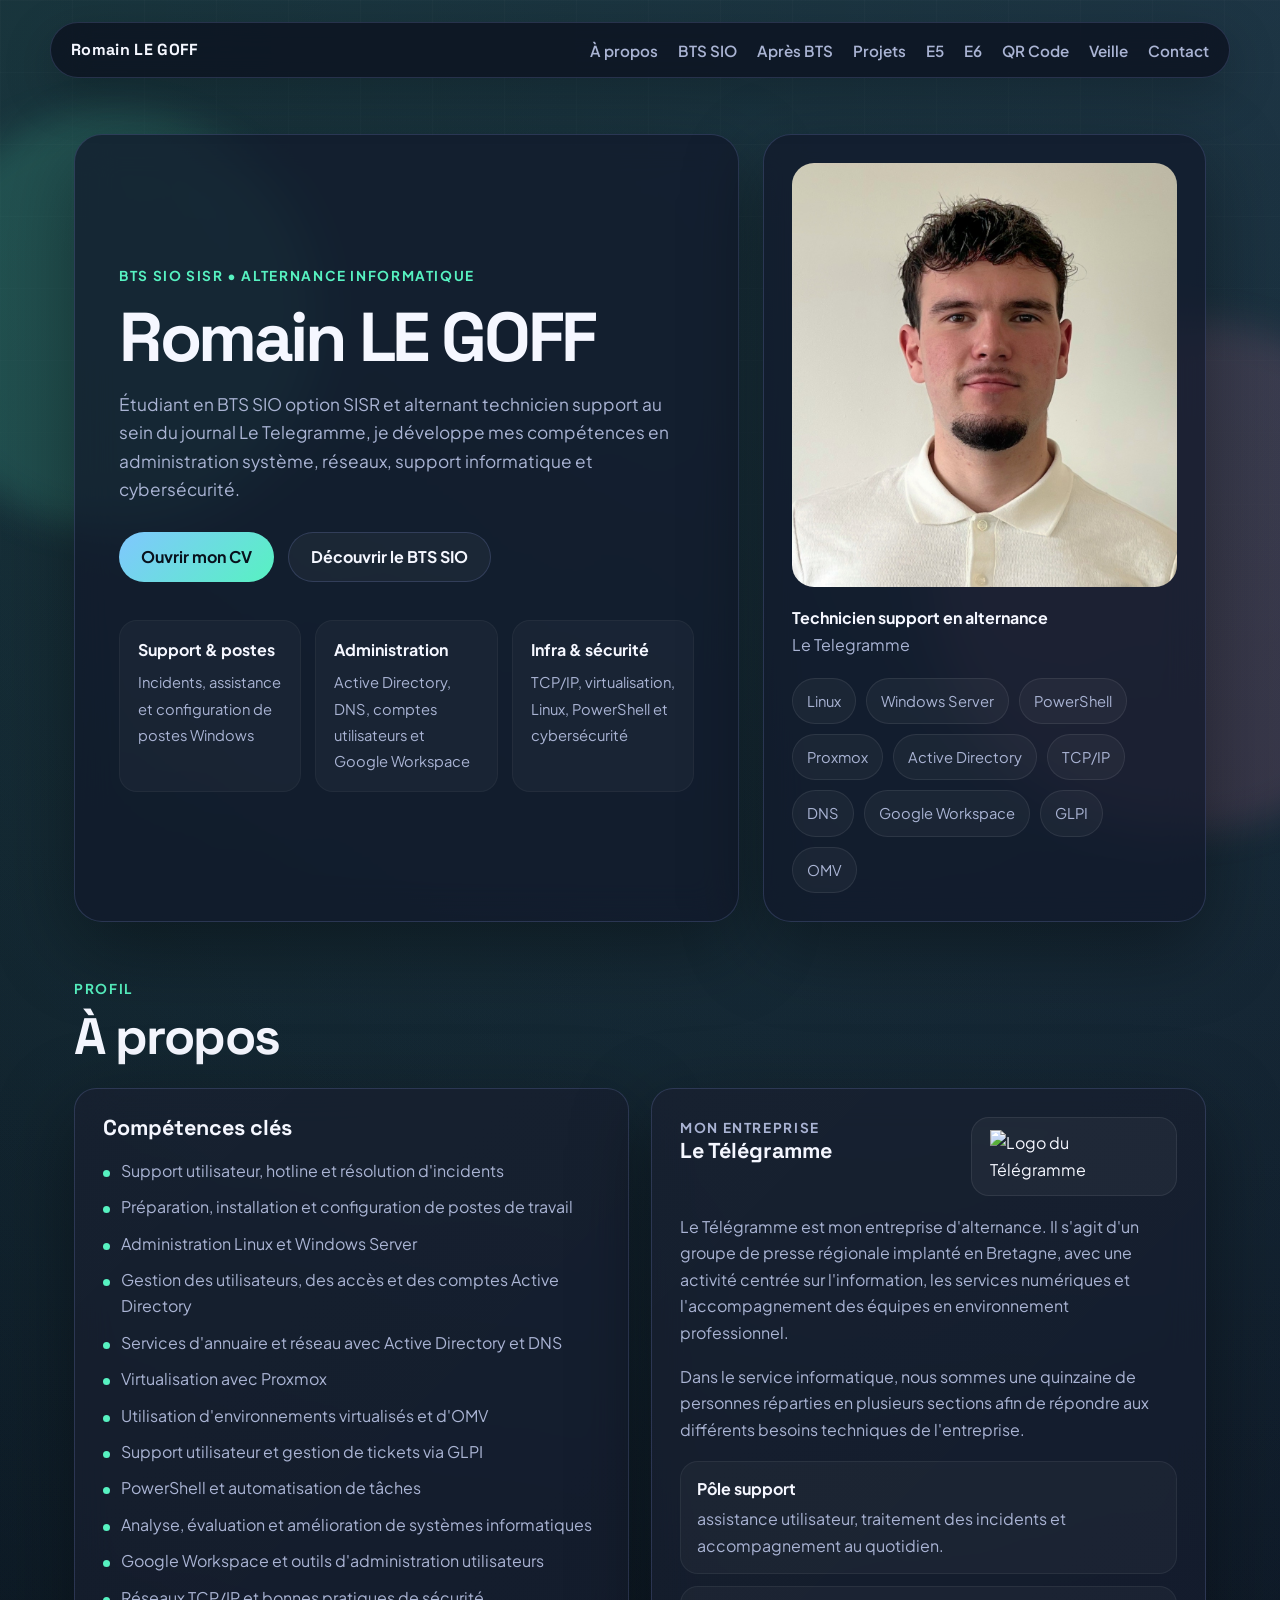
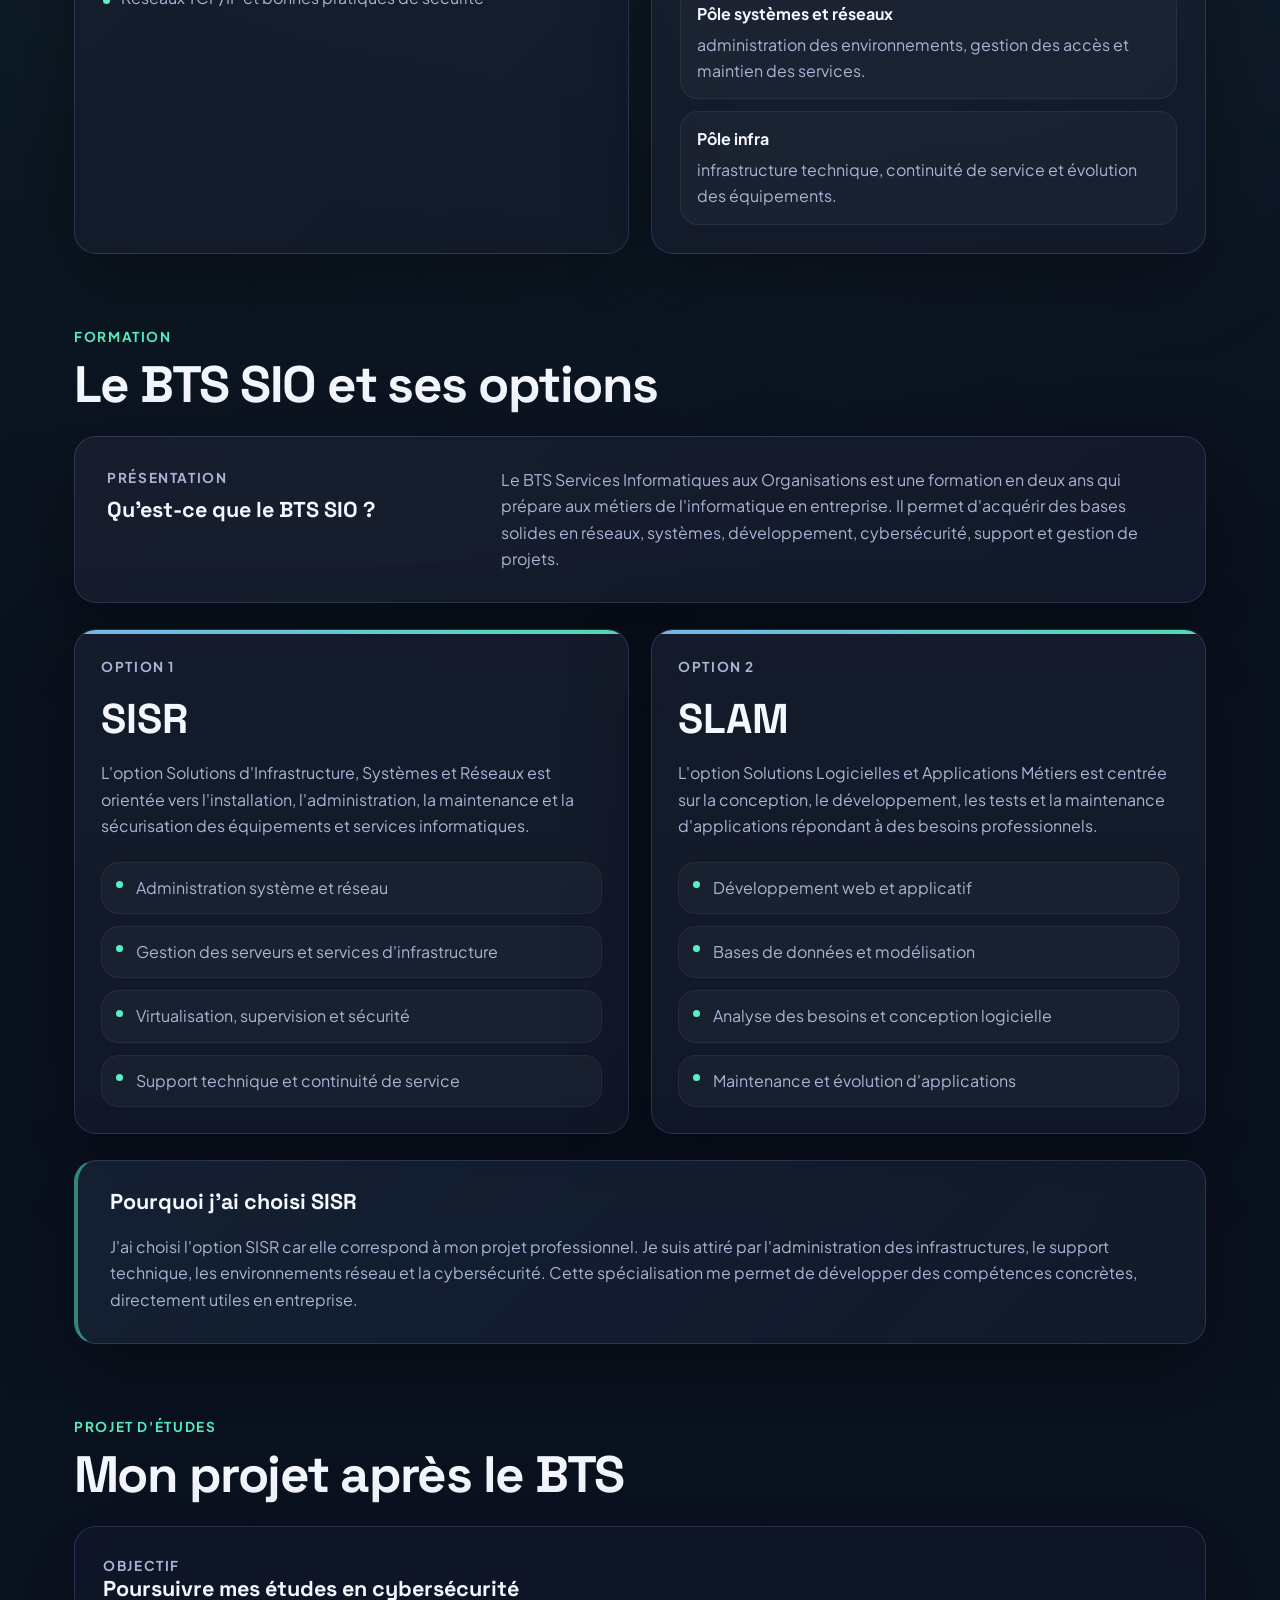
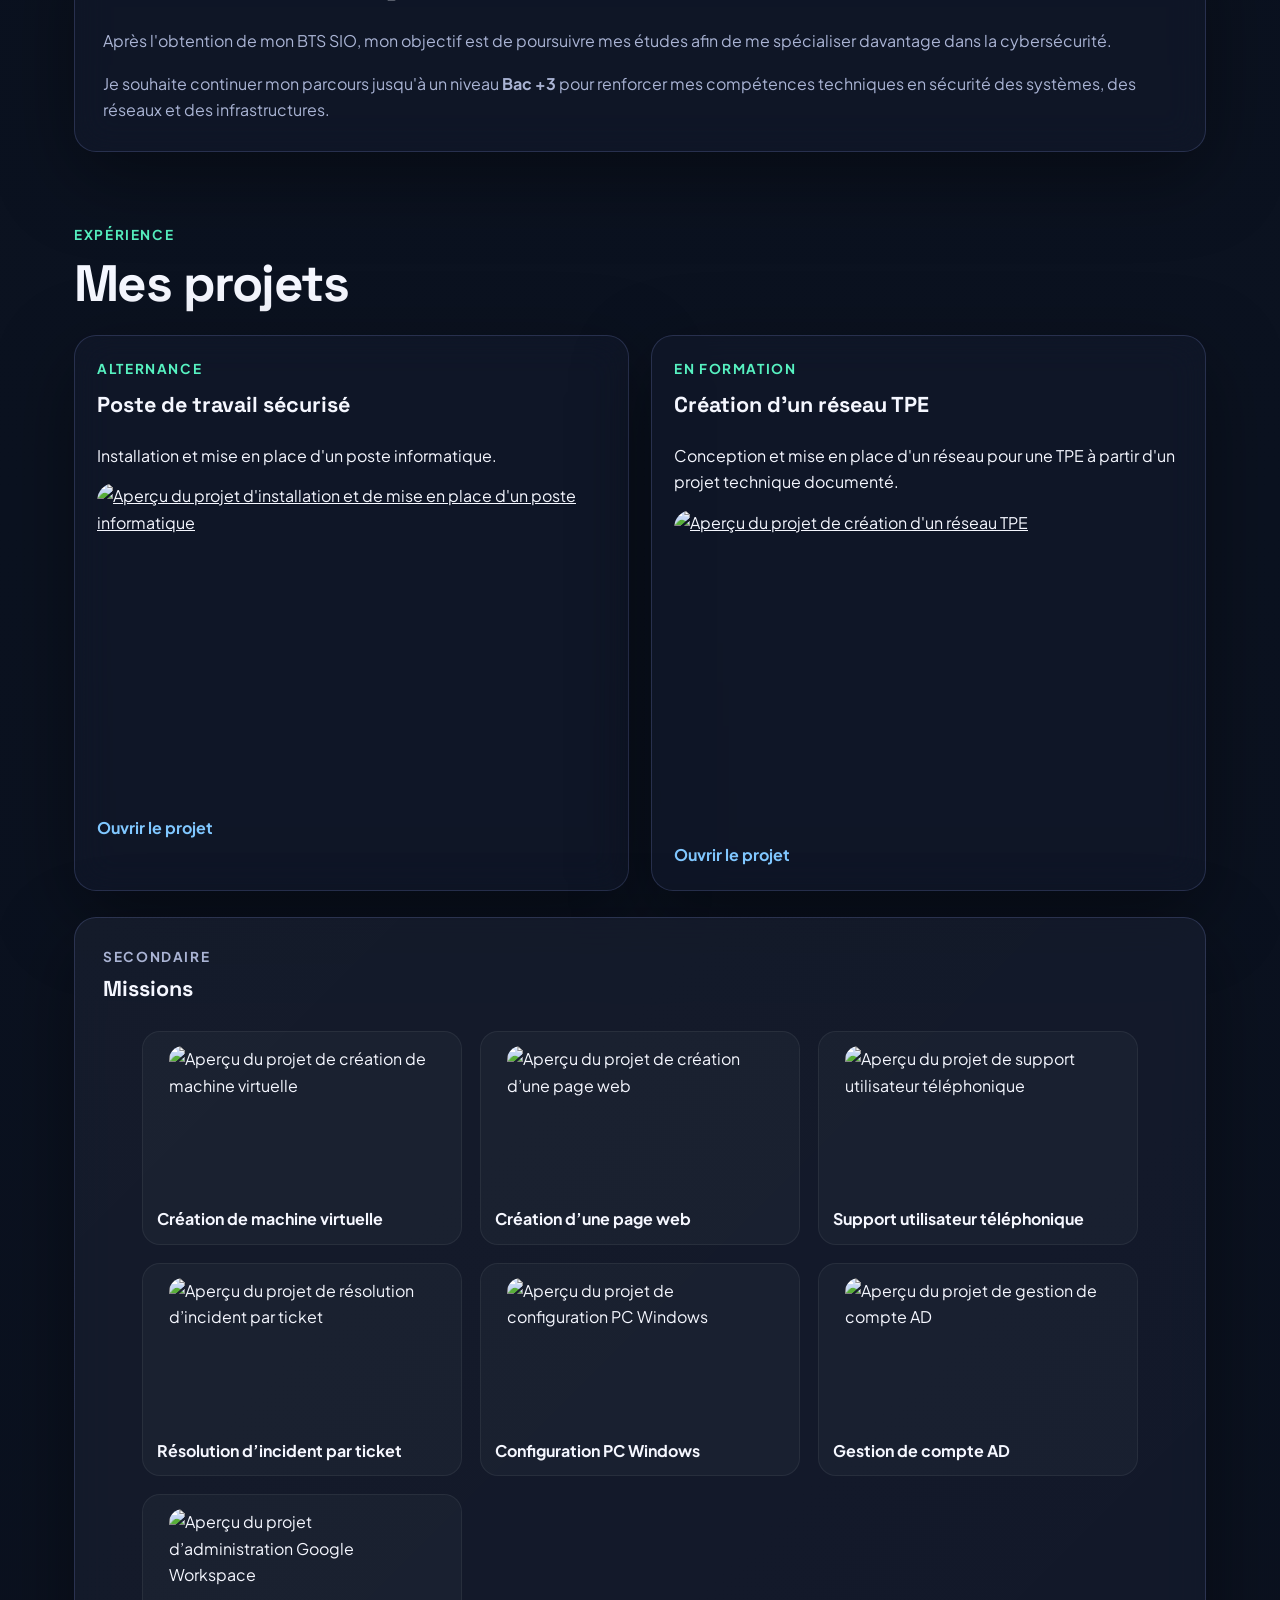
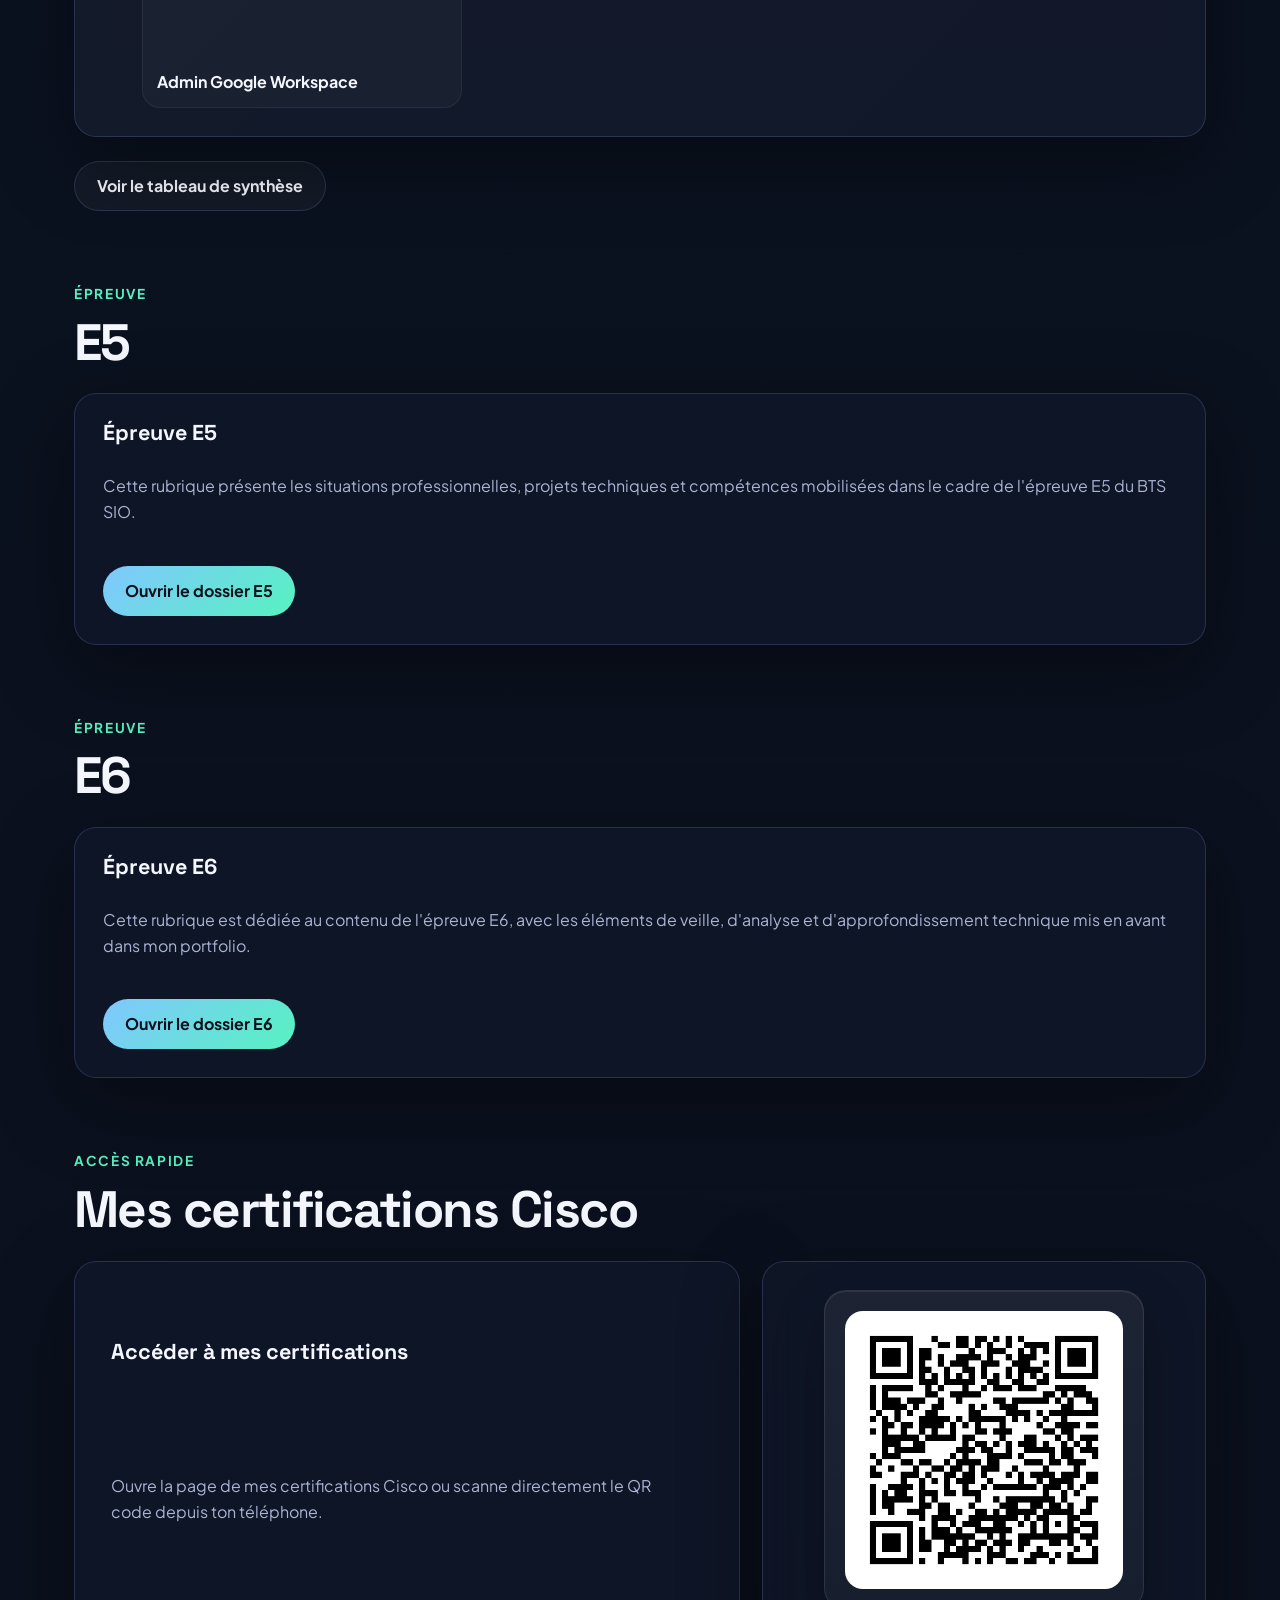
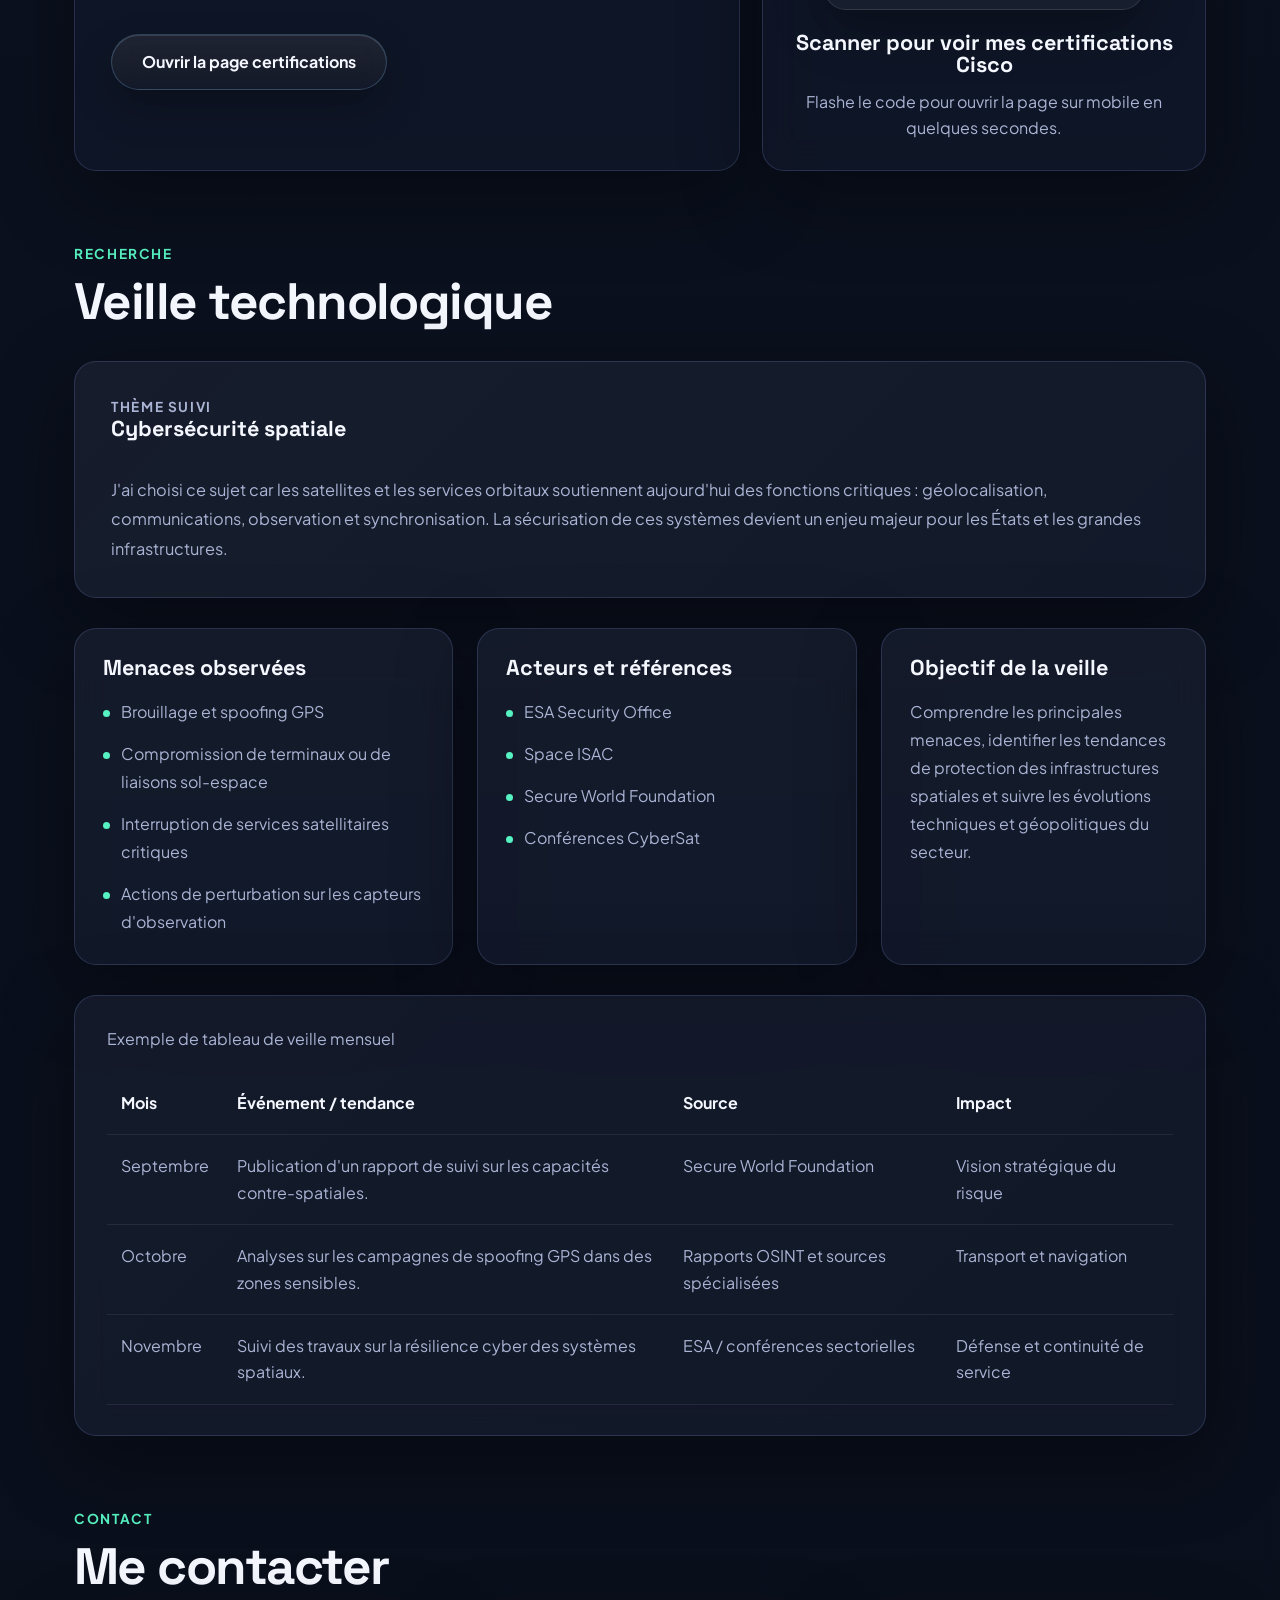
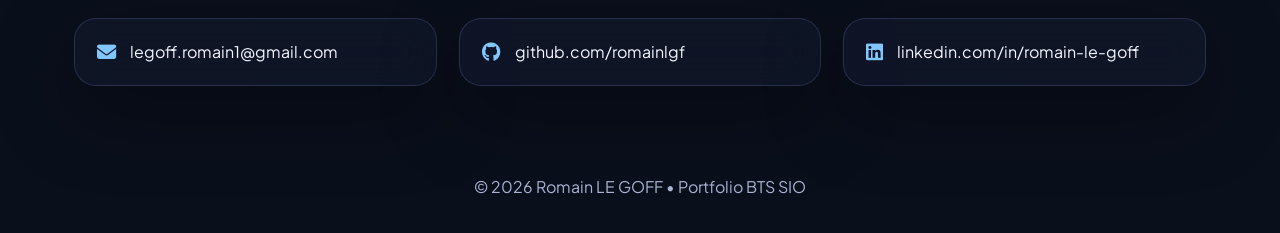
==== commit 66c8f3e0: "Add files via upload" ====
--- a/index.html
+++ b/index.html
@@ -251,7 +251,7 @@
         <article class="panel secondary-projects">
           <div class="secondary-projects-heading">
             <p class="feature-label">Secondaire</p>
-            <h3>Autres projets et situations professionnelles</h3>
+            <h3>Missions</h3>
           </div>
           <div class="secondary-projects-list">
             <article class="secondary-project-card">
@@ -343,17 +343,17 @@
       <div class="container">
         <div class="section-heading">
           <p class="section-label">Accès rapide</p>
-          <h2>QR code vers mes certifications Cisco</h2>
+          <h2>Mes certifications Cisco</h2>
         </div>
 
         <div class="qr-section-grid">
           <article class="panel qr-copy-panel">
+            <h3>Accéder à mes certifications</h3>
             <p>
-              Cette section est prévue pour intégrer un QR code qui redirigera vers une page dédiée à mes
-              certifications Cisco. Elle pourra être utilisée sur mon portfolio, mon CV ou des supports imprimés.
+              Ouvre la page de mes certifications Cisco ou scanne directement le QR code depuis ton téléphone.
             </p>
-            <div class="hero-actions">
-              <a class="btn btn-primary" href="certifications-cisco.html">
+            <div class="qr-actions">
+              <a class="btn qr-link-button" href="certifications-cisco.html">
                 Ouvrir la page certifications
               </a>
             </div>
@@ -364,7 +364,8 @@
               <img src="qr_code_certifications_cisco.png" alt="QR code vers la page certifications Cisco">
             </div>
             <div class="qr-card-copy">
-              <h3>QR code vers mes certifications Cisco</h3>
+              <h3>Scanner pour voir mes certifications Cisco</h3>
+              <p>Flashe le code pour ouvrir la page sur mobile en quelques secondes.</p>
             </div>
           </article>
         </div>
@@ -467,9 +468,9 @@
             <i class="fas fa-envelope" aria-hidden="true"></i>
             <span>legoff.romain1@gmail.com</span>
           </a>
-          <a class="contact-card" href="https://github.com/votre-profil" target="_blank" rel="noreferrer">
+          <a class="contact-card" href="https://github.com/romainlgf" target="_blank" rel="noreferrer">
             <i class="fab fa-github" aria-hidden="true"></i>
-            <span>github.com/votre-profil</span>
+            <span>github.com/romainlgf</span>
           </a>
           <a class="contact-card" href="https://www.linkedin.com/in/romain-le-goff" target="_blank" rel="noreferrer">
             <i class="fab fa-linkedin" aria-hidden="true"></i>
--- a/style.css
+++ b/style.css
@@ -451,14 +451,17 @@
 
 .secondary-projects-list {
   display: grid;
-  grid-template-columns: repeat(3, minmax(0, 1fr));
-  gap: 14px;
+  grid-template-columns: repeat(auto-fit, minmax(280px, 320px));
+  justify-content: center;
+  gap: 18px;
 }
 
 .secondary-project-card {
   display: flex;
   flex-direction: column;
-  gap: 10px;
+  gap: 12px;
+  width: 100%;
+  margin: 0 auto;
   padding: 14px;
   border-radius: var(--radius-md);
   border: 1px solid rgba(255, 255, 255, 0.06);
@@ -466,8 +469,9 @@
 }
 
 .secondary-project-card img {
-  width: 100%;
-  aspect-ratio: 16 / 10;
+  width: 92%;
+  margin: 0 auto;
+  aspect-ratio: 16 / 9;
   border-radius: 14px;
   object-fit: cover;
 }
@@ -559,6 +563,73 @@
   gap: 16px;
 }
 
+#veille .section-heading {
+  max-width: 48rem;
+  margin-bottom: 32px;
+}
+
+#veille .feature-panel {
+  gap: 22px;
+  padding: 34px 36px;
+  margin-bottom: 30px;
+  background:
+    linear-gradient(135deg, rgba(255, 255, 255, 0.03), rgba(255, 255, 255, 0.015)),
+    var(--panel);
+}
+
+#veille .feature-panel p:last-child {
+  max-width: 72rem;
+  font-size: 1.02rem;
+  line-height: 1.8;
+}
+
+#veille .info-grid {
+  grid-template-columns: minmax(0, 1.05fr) minmax(0, 1.05fr) minmax(320px, 0.9fr);
+  gap: 24px;
+  margin-bottom: 30px;
+}
+
+#veille .info-card {
+  gap: 18px;
+  padding: 28px;
+  background:
+    linear-gradient(180deg, rgba(255, 255, 255, 0.025), rgba(255, 255, 255, 0.012)),
+    var(--panel);
+}
+
+#veille .info-card h3 {
+  margin-bottom: 0;
+}
+
+#veille .info-card p,
+#veille .info-card .skill-list li {
+  line-height: 1.75;
+}
+
+#veille .info-card .skill-list {
+  gap: 14px;
+}
+
+#veille .table-shell {
+  margin-top: 0;
+  padding: 30px 32px;
+  background:
+    linear-gradient(135deg, rgba(255, 255, 255, 0.02), rgba(255, 255, 255, 0.01)),
+    var(--panel);
+}
+
+#veille caption {
+  margin-bottom: 20px;
+  color: var(--muted);
+}
+
+#veille th,
+#veille td {
+  padding-top: 18px;
+  padding-bottom: 18px;
+  vertical-align: top;
+}
+
 #bts-sio .section-heading {
   max-width: 52rem;
 }
@@ -678,25 +749,74 @@
 
 .qr-section-grid {
   grid-template-columns: minmax(0, 1.2fr) minmax(280px, 0.8fr);
+  align-items: stretch;
 }
 
 .qr-copy-panel {
   display: grid;
-  gap: 16px;
+  align-items: center;
+  min-height: 100%;
+  gap: 18px;
+  padding: 34px 36px;
+}
+
+.qr-copy-panel h3 {
+  margin-bottom: 0;
+}
+
+.qr-copy-panel p {
+  max-width: 34rem;
+  font-size: 1rem;
+}
+
+.qr-actions {
+  display: flex;
+  justify-content: flex-start;
+  width: 100%;
+}
+
+.qr-link-button {
+  min-height: 56px;
+  padding: 0 30px;
+  border: 1px solid rgba(128, 199, 255, 0.24);
+  background:
+    linear-gradient(180deg, rgba(255, 255, 255, 0.08), rgba(255, 255, 255, 0.03)),
+    rgba(10, 15, 28, 0.5);
+  color: var(--text);
+  box-shadow:
+    inset 0 1px 0 rgba(255, 255, 255, 0.12),
+    0 18px 40px rgba(0, 0, 0, 0.24);
+  backdrop-filter: blur(14px);
+}
+
+.qr-link-button:hover,
+.qr-link-button:focus-visible {
+  border-color: rgba(87, 242, 193, 0.4);
+  background:
+    linear-gradient(135deg, rgba(128, 199, 255, 0.2), rgba(87, 242, 193, 0.16)),
+    rgba(10, 15, 28, 0.62);
 }
 
 .qr-card {
+  display: grid;
+  gap: 22px;
   align-items: center;
   text-align: center;
+  padding: 28px;
 }
 
 .qr-placeholder {
   width: min(100%, 320px);
   margin: 0 auto;
-  padding: 18px;
+  padding: 20px;
   border-radius: var(--radius-lg);
-  background: rgba(255, 255, 255, 0.04);
-  border: 1px solid rgba(255, 255, 255, 0.08);
+  background:
+    linear-gradient(180deg, rgba(255, 255, 255, 0.045), rgba(255, 255, 255, 0.02)),
+    rgba(255, 255, 255, 0.02);
+  border: 1px solid rgba(255, 255, 255, 0.1);
+  box-shadow:
+    inset 0 1px 0 rgba(255, 255, 255, 0.08),
+    0 22px 50px rgba(0, 0, 0, 0.28);
 }
 
 .qr-placeholder img {
@@ -708,7 +828,17 @@
 
 .qr-card-copy {
   display: grid;
-  gap: 10px;
+  gap: 12px;
+  max-width: 24rem;
+  margin: 0 auto;
+}
+
+.qr-card-copy h3 {
+  margin-bottom: 0;
+}
+
+.qr-card-copy p {
+  color: var(--muted);
 }
 
 .contact-card {
@@ -786,13 +916,38 @@
     padding: 24px;
   }
 
+  .qr-copy-panel,
+  .qr-card {
+    padding: 24px;
+  }
+
+  #veille .info-grid {
+    grid-template-columns: 1fr;
+  }
+
+  #veille .feature-panel,
+  #veille .table-shell,
+  #veille .info-card {
+    padding: 24px;
+  }
+
   .secondary-projects-list {
-    grid-template-columns: repeat(2, minmax(0, 1fr));
+    grid-template-columns: repeat(auto-fit, minmax(250px, 300px));
   }
 
   .company-card-head {
     flex-direction: column;
     align-items: flex-start;
+  }
+}
+
+@media (max-width: 720px) {
+  .qr-actions {
+    justify-content: stretch;
+  }
+
+  .qr-link-button {
+    width: 100%;
   }
 }
 
@@ -846,4 +1001,8 @@
   .secondary-projects-list {
     grid-template-columns: 1fr;
   }
-}
+
+  .secondary-project-card {
+    max-width: 360px;
+  }
+}
